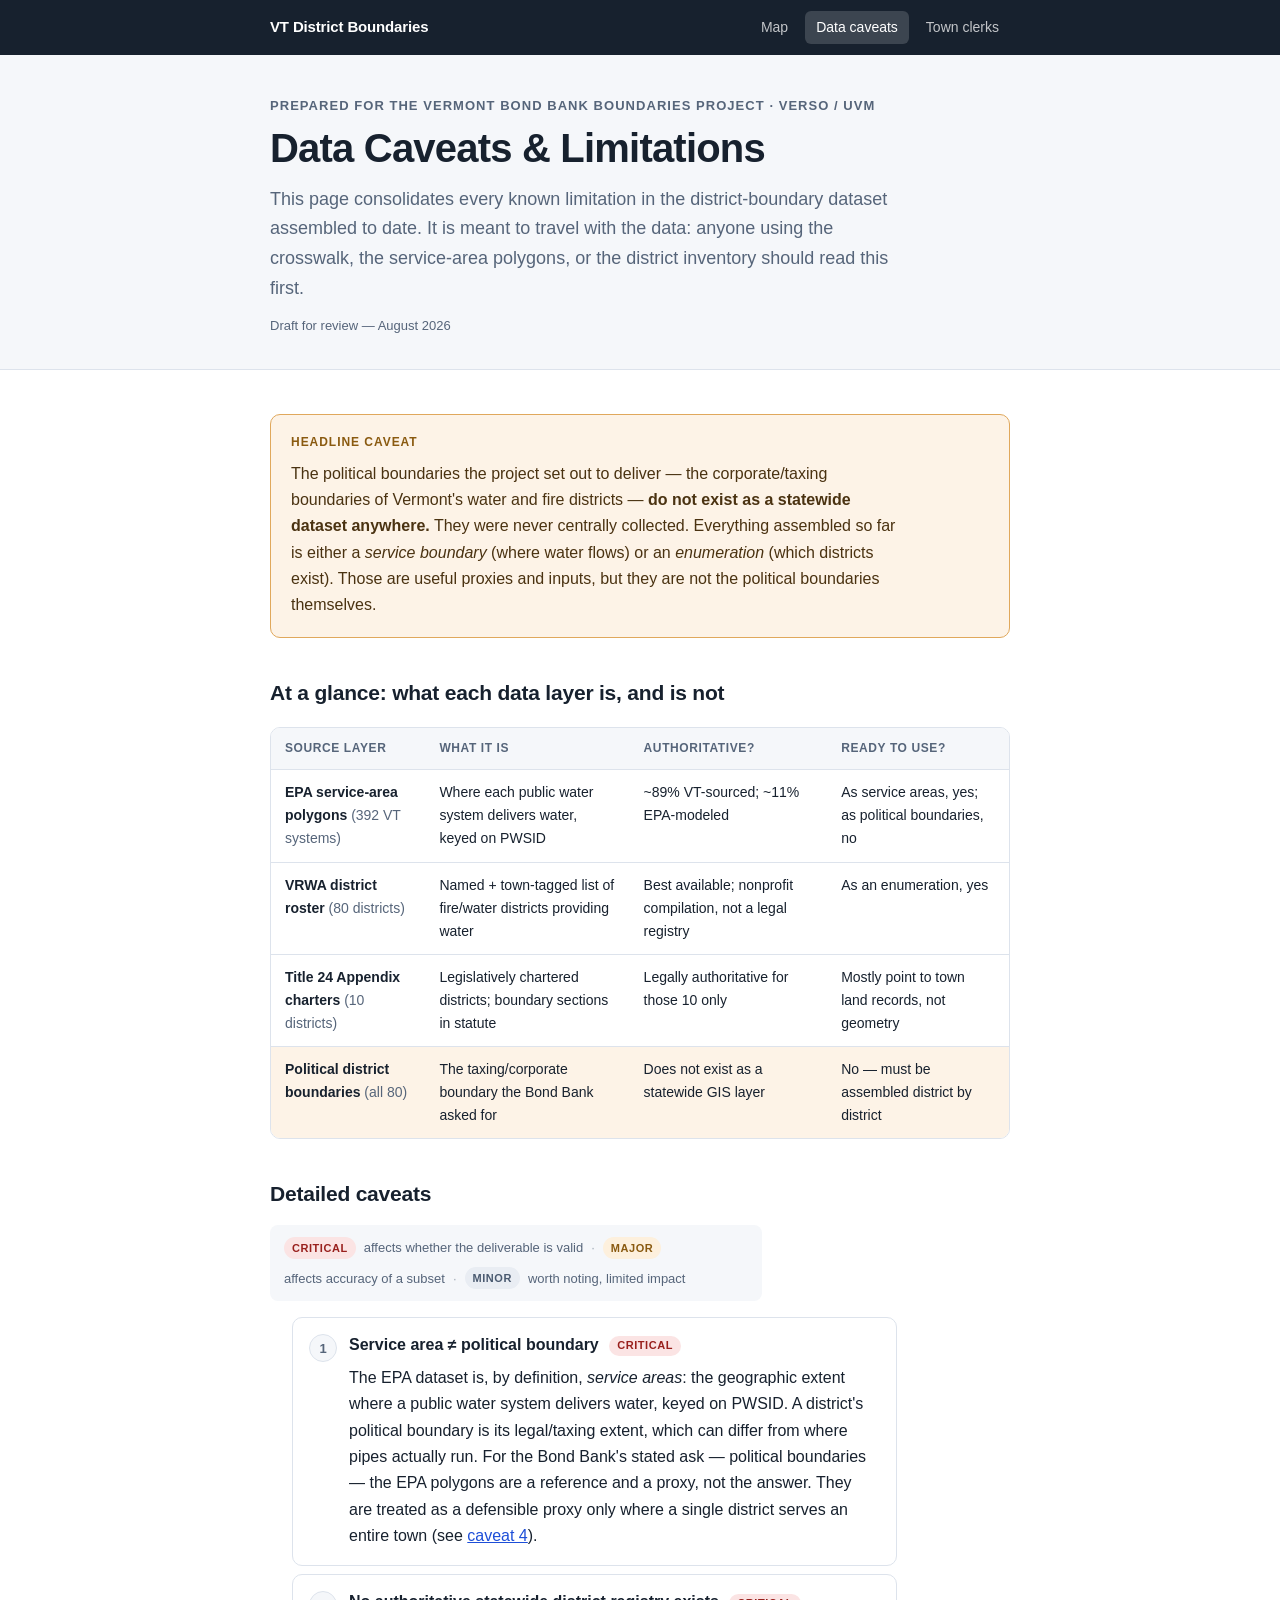
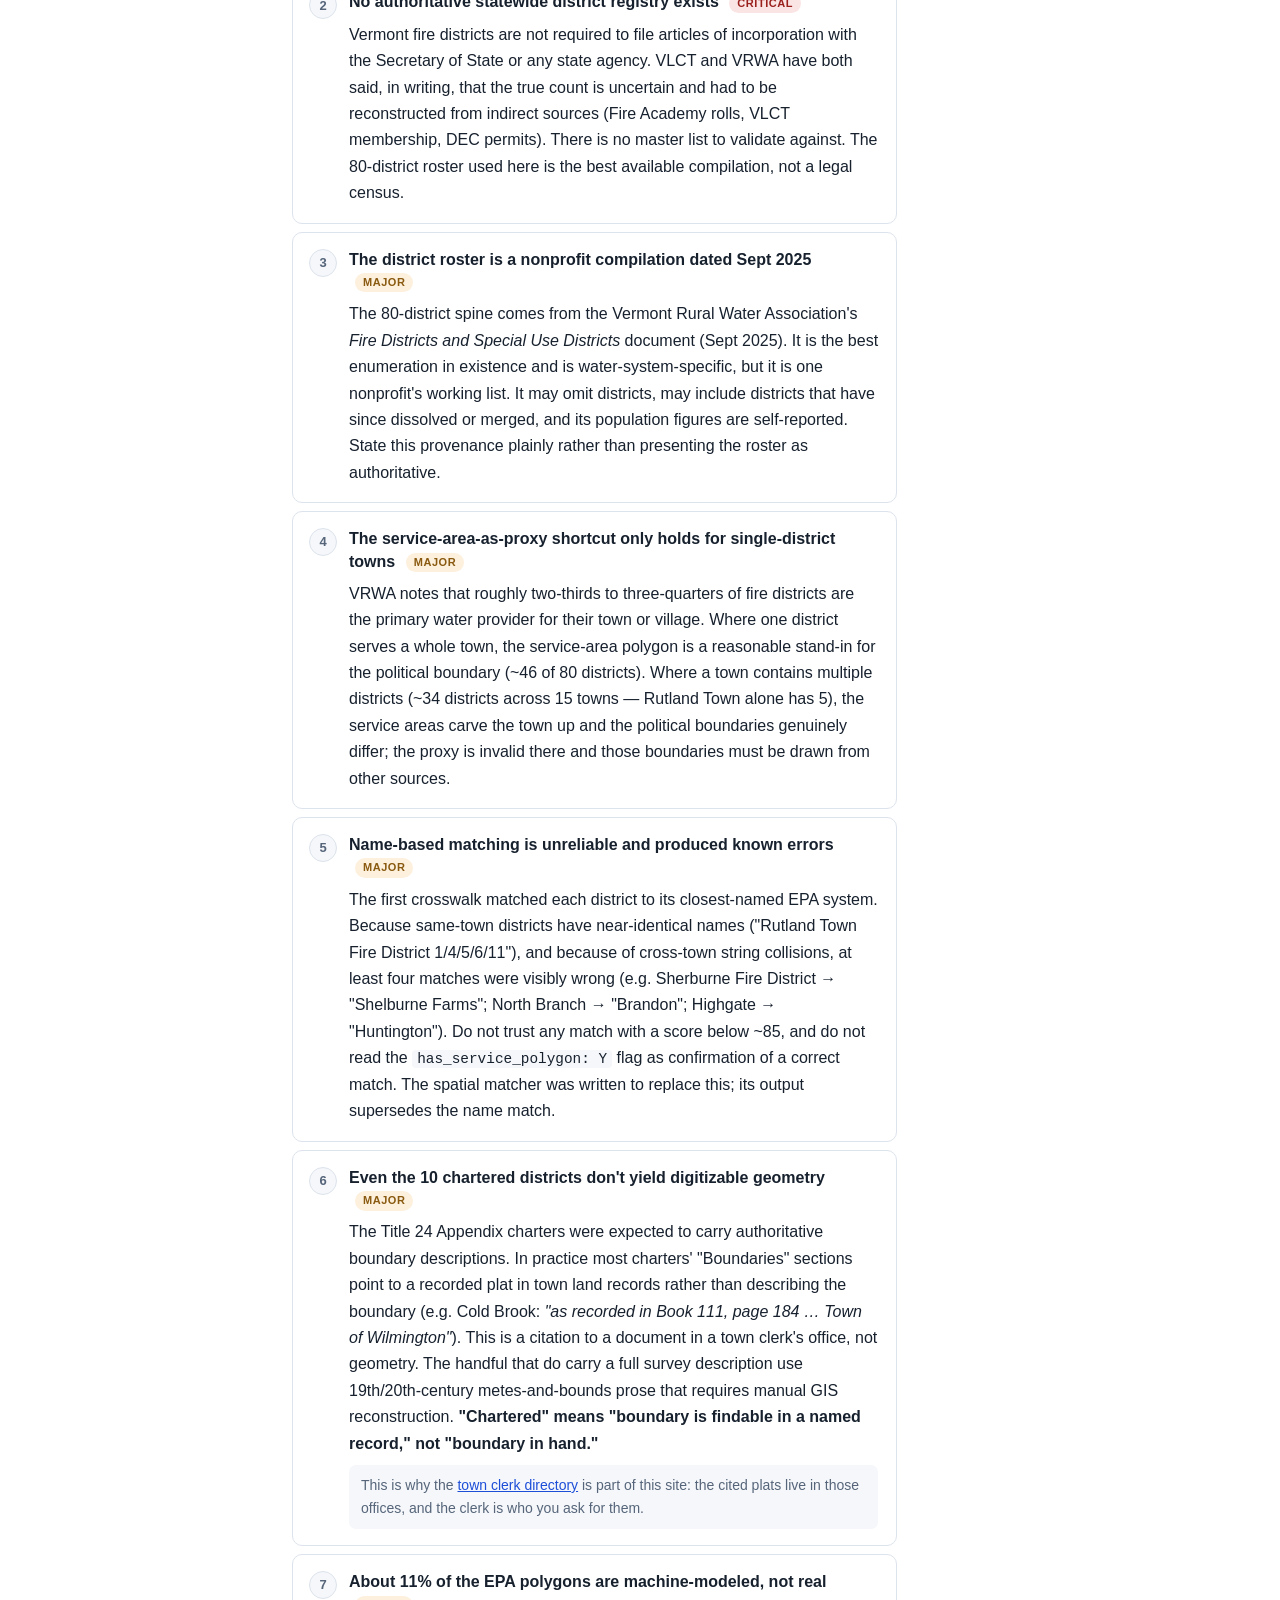
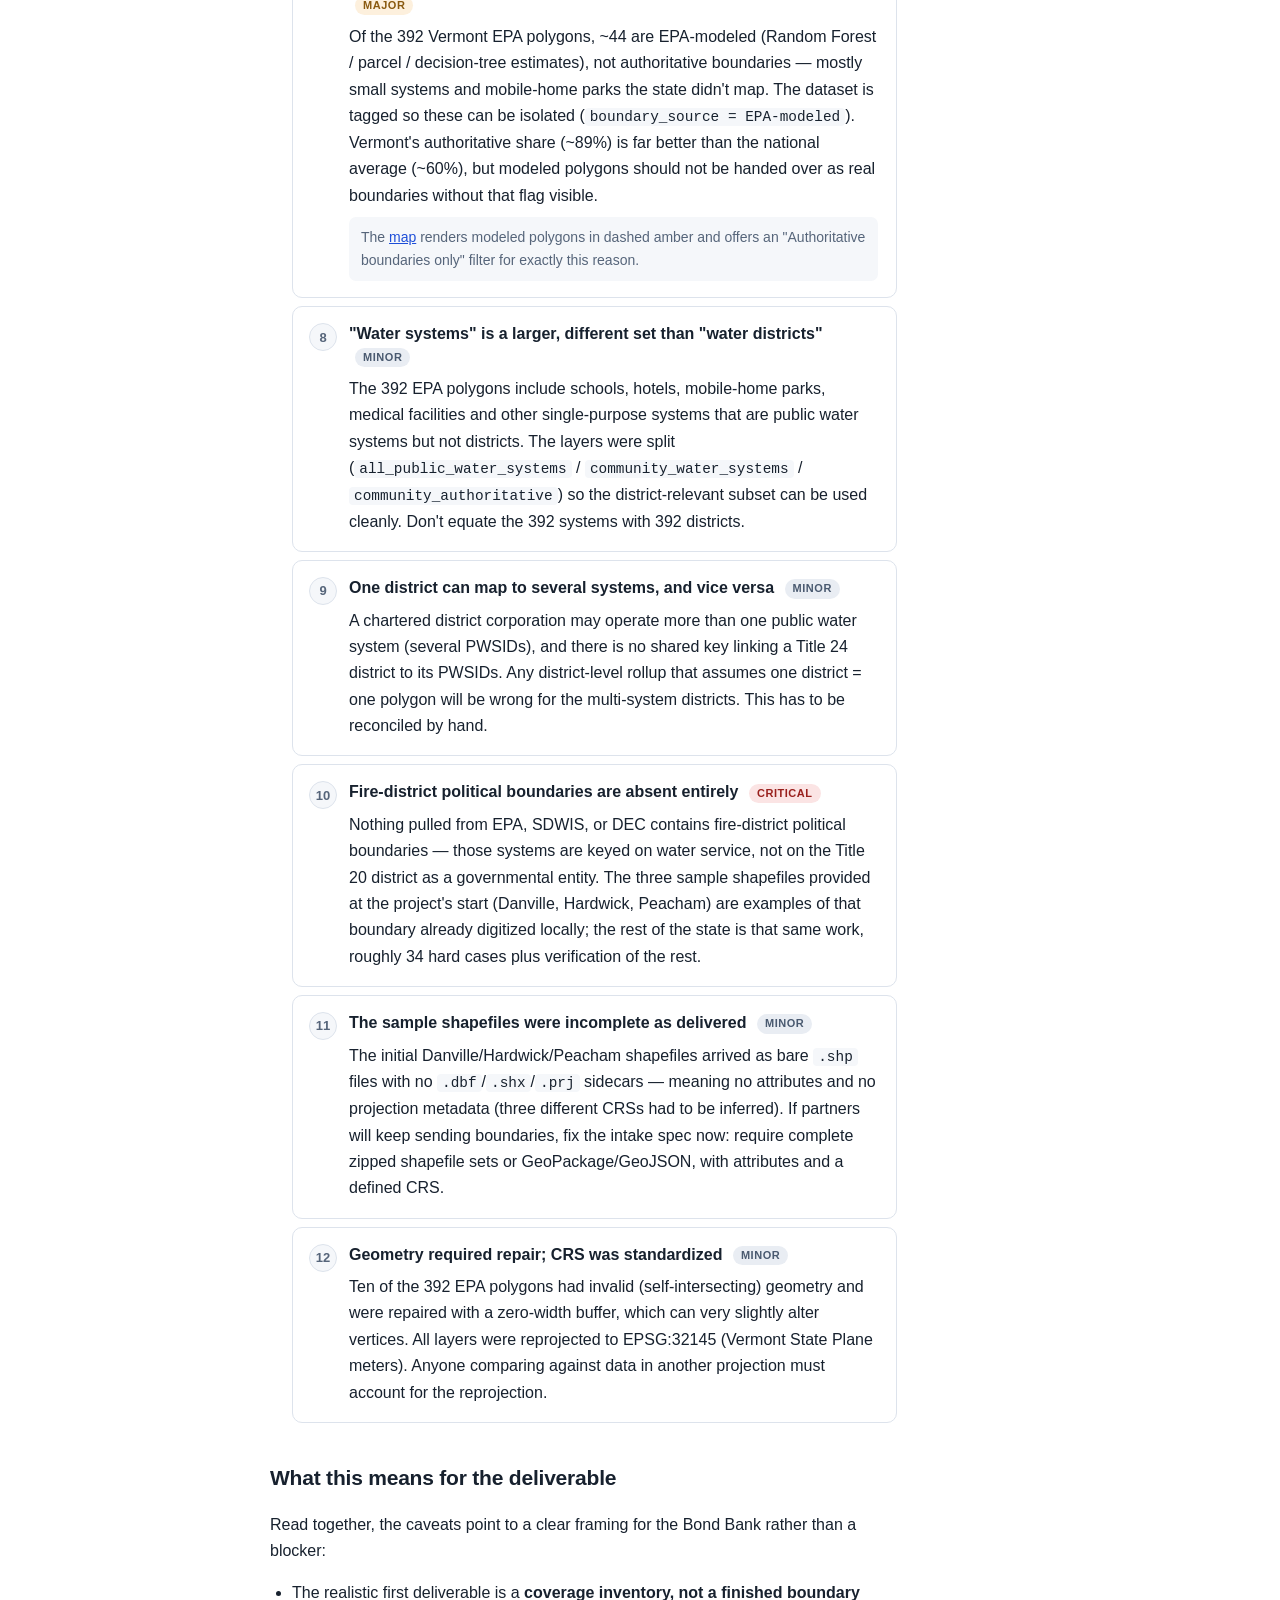
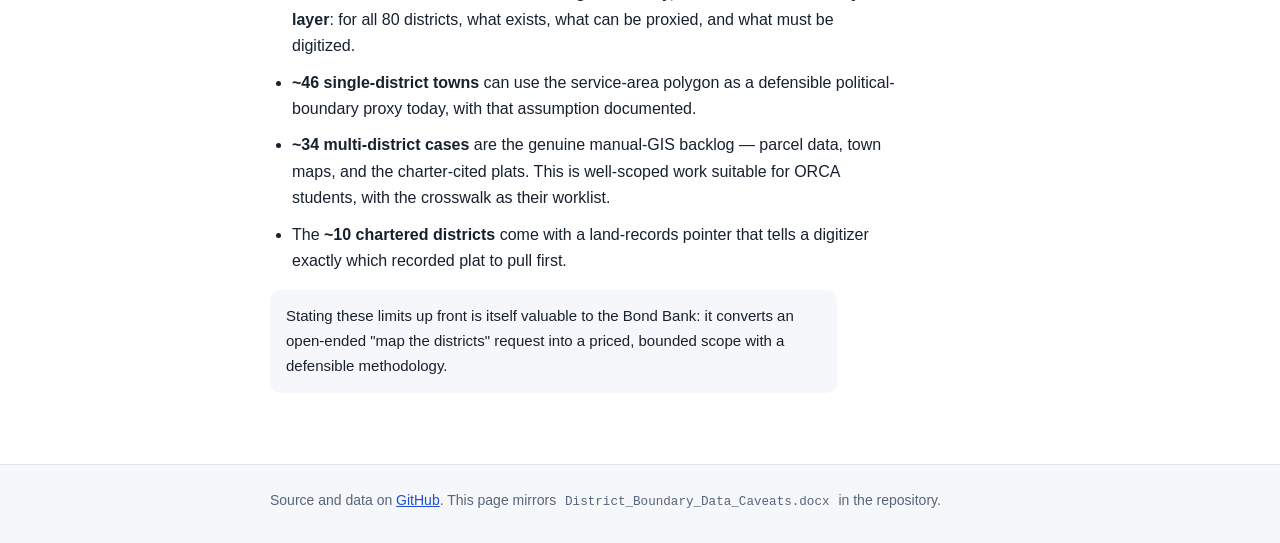
==== docs/caveats.html @ 858925ad "add data and a website" ====
<!DOCTYPE html>
<html lang="en">
<head>
<meta charset="utf-8">
<meta name="viewport" content="width=device-width, initial-scale=1">
<title>Data Caveats &amp; Limitations — VT District Boundaries</title>
<meta name="description" content="Every known limitation in the Vermont district-boundary dataset. Read this before using the crosswalk, the service-area polygons, or the district inventory.">
<link rel="stylesheet" href="style.css">
</head>
<body>

<nav class="site-nav">
  <div class="wrap nav-inner">
    <a class="nav-brand" href="index.html">VT District Boundaries</a>
    <ul>
      <li><a href="index.html">Map</a></li>
      <li><a href="caveats.html" aria-current="page">Data caveats</a></li>
      <li><a href="contacts.html">Town clerks</a></li>
    </ul>
  </div>
</nav>

<header class="site-header">
  <div class="wrap">
    <p class="eyebrow">Prepared for the Vermont Bond Bank boundaries project &middot; VERSO / UVM</p>
    <h1>Data Caveats &amp; Limitations</h1>
    <p class="lede">
      This page consolidates every known limitation in the district-boundary dataset
      assembled to date. It is meant to travel with the data: anyone using the crosswalk,
      the service-area polygons, or the district inventory should read this first.
    </p>
    <p class="stamp">Draft for review — August 2026</p>
  </div>
</header>

<main class="prose">

<div class="headline-caveat">
  <h2>Headline caveat</h2>
  <p>
    The political boundaries the project set out to deliver — the corporate/taxing
    boundaries of Vermont's water and fire districts — <strong>do not exist as a statewide
    dataset anywhere.</strong> They were never centrally collected. Everything assembled so
    far is either a <em>service boundary</em> (where water flows) or an <em>enumeration</em>
    (which districts exist). Those are useful proxies and inputs, but they are not the
    political boundaries themselves.
  </p>
</div>

<h2>At a glance: what each data layer is, and is not</h2>

<div class="table-scroll">
  <table class="matrix">
    <thead>
      <tr>
        <th>Source layer</th>
        <th>What it is</th>
        <th>Authoritative?</th>
        <th>Ready to use?</th>
      </tr>
    </thead>
    <tbody>
      <tr>
        <th scope="row">EPA service-area polygons <span class="dim">(392 VT systems)</span></th>
        <td>Where each public water system delivers water, keyed on PWSID</td>
        <td>~89% VT-sourced; ~11% EPA-modeled</td>
        <td>As service areas, yes; as political boundaries, no</td>
      </tr>
      <tr>
        <th scope="row">VRWA district roster <span class="dim">(80 districts)</span></th>
        <td>Named + town-tagged list of fire/water districts providing water</td>
        <td>Best available; nonprofit compilation, not a legal registry</td>
        <td>As an enumeration, yes</td>
      </tr>
      <tr>
        <th scope="row">Title 24 Appendix charters <span class="dim">(10 districts)</span></th>
        <td>Legislatively chartered districts; boundary sections in statute</td>
        <td>Legally authoritative for those 10 only</td>
        <td>Mostly point to town land records, not geometry</td>
      </tr>
      <tr class="row-negative">
        <th scope="row">Political district boundaries <span class="dim">(all 80)</span></th>
        <td>The taxing/corporate boundary the Bond Bank asked for</td>
        <td>Does not exist as a statewide GIS layer</td>
        <td>No — must be assembled district by district</td>
      </tr>
    </tbody>
  </table>
</div>

<h2>Detailed caveats</h2>

<p class="severity-key">
  <span class="sev sev-critical">CRITICAL</span> affects whether the deliverable is valid
  <span class="sep">&middot;</span>
  <span class="sev sev-major">MAJOR</span> affects accuracy of a subset
  <span class="sep">&middot;</span>
  <span class="sev sev-minor">MINOR</span> worth noting, limited impact
</p>

<ol class="caveats">

  <li id="c1">
    <h3>Service area &ne; political boundary <span class="sev sev-critical">CRITICAL</span></h3>
    <p>
      The EPA dataset is, by definition, <em>service areas</em>: the geographic extent where a
      public water system delivers water, keyed on PWSID. A district's political boundary is
      its legal/taxing extent, which can differ from where pipes actually run. For the Bond
      Bank's stated ask — political boundaries — the EPA polygons are a reference and a proxy,
      not the answer. They are treated as a defensible proxy only where a single district
      serves an entire town (see <a href="#c4">caveat 4</a>).
    </p>
  </li>

  <li id="c2">
    <h3>No authoritative statewide district registry exists <span class="sev sev-critical">CRITICAL</span></h3>
    <p>
      Vermont fire districts are not required to file articles of incorporation with the
      Secretary of State or any state agency. VLCT and VRWA have both said, in writing, that
      the true count is uncertain and had to be reconstructed from indirect sources (Fire
      Academy rolls, VLCT membership, DEC permits). There is no master list to validate
      against. The 80-district roster used here is the best available compilation, not a legal
      census.
    </p>
  </li>

  <li id="c3">
    <h3>The district roster is a nonprofit compilation dated Sept 2025 <span class="sev sev-major">MAJOR</span></h3>
    <p>
      The 80-district spine comes from the Vermont Rural Water Association's <em>Fire Districts
      and Special Use Districts</em> document (Sept 2025). It is the best enumeration in
      existence and is water-system-specific, but it is one nonprofit's working list. It may
      omit districts, may include districts that have since dissolved or merged, and its
      population figures are self-reported. State this provenance plainly rather than
      presenting the roster as authoritative.
    </p>
  </li>

  <li id="c4">
    <h3>The service-area-as-proxy shortcut only holds for single-district towns <span class="sev sev-major">MAJOR</span></h3>
    <p>
      VRWA notes that roughly two-thirds to three-quarters of fire districts are the primary
      water provider for their town or village. Where one district serves a whole town, the
      service-area polygon is a reasonable stand-in for the political boundary (~46 of 80
      districts). Where a town contains multiple districts (~34 districts across 15 towns —
      Rutland Town alone has 5), the service areas carve the town up and the political
      boundaries genuinely differ; the proxy is invalid there and those boundaries must be
      drawn from other sources.
    </p>
  </li>

  <li id="c5">
    <h3>Name-based matching is unreliable and produced known errors <span class="sev sev-major">MAJOR</span></h3>
    <p>
      The first crosswalk matched each district to its closest-named EPA system. Because
      same-town districts have near-identical names ("Rutland Town Fire District 1/4/5/6/11"),
      and because of cross-town string collisions, at least four matches were visibly wrong
      (e.g. Sherburne Fire District → "Shelburne Farms"; North Branch → "Brandon"; Highgate →
      "Huntington"). Do not trust any match with a score below ~85, and do not read the
      <code>has_service_polygon: Y</code> flag as confirmation of a correct match. The spatial
      matcher was written to replace this; its output supersedes the name match.
    </p>
  </li>

  <li id="c6">
    <h3>Even the 10 chartered districts don't yield digitizable geometry <span class="sev sev-major">MAJOR</span></h3>
    <p>
      The Title 24 Appendix charters were expected to carry authoritative boundary
      descriptions. In practice most charters' "Boundaries" sections point to a recorded plat
      in town land records rather than describing the boundary (e.g. Cold Brook: <em>"as
      recorded in Book 111, page 184 … Town of Wilmington"</em>). This is a citation to a
      document in a town clerk's office, not geometry. The handful that do carry a full survey
      description use 19th/20th-century metes-and-bounds prose that requires manual GIS
      reconstruction. <strong>"Chartered" means "boundary is findable in a named record," not
      "boundary in hand."</strong>
    </p>
    <p class="aside">
      This is why the <a href="contacts.html">town clerk directory</a> is part of this site:
      the cited plats live in those offices, and the clerk is who you ask for them.
    </p>
  </li>

  <li id="c7">
    <h3>About 11% of the EPA polygons are machine-modeled, not real <span class="sev sev-major">MAJOR</span></h3>
    <p>
      Of the 392 Vermont EPA polygons, ~44 are EPA-modeled (Random Forest / parcel /
      decision-tree estimates), not authoritative boundaries — mostly small systems and
      mobile-home parks the state didn't map. The dataset is tagged so these can be isolated
      (<code>boundary_source = EPA-modeled</code>). Vermont's authoritative share (~89%) is far
      better than the national average (~60%), but modeled polygons should not be handed over
      as real boundaries without that flag visible.
    </p>
    <p class="aside">
      The <a href="index.html">map</a> renders modeled polygons in dashed amber and offers an
      "Authoritative boundaries only" filter for exactly this reason.
    </p>
  </li>

  <li id="c8">
    <h3>"Water systems" is a larger, different set than "water districts" <span class="sev sev-minor">MINOR</span></h3>
    <p>
      The 392 EPA polygons include schools, hotels, mobile-home parks, medical facilities and
      other single-purpose systems that are public water systems but not districts. The layers
      were split (<code>all_public_water_systems</code> / <code>community_water_systems</code> /
      <code>community_authoritative</code>) so the district-relevant subset can be used cleanly.
      Don't equate the 392 systems with 392 districts.
    </p>
  </li>

  <li id="c9">
    <h3>One district can map to several systems, and vice versa <span class="sev sev-minor">MINOR</span></h3>
    <p>
      A chartered district corporation may operate more than one public water system (several
      PWSIDs), and there is no shared key linking a Title 24 district to its PWSIDs. Any
      district-level rollup that assumes one district = one polygon will be wrong for the
      multi-system districts. This has to be reconciled by hand.
    </p>
  </li>

  <li id="c10">
    <h3>Fire-district political boundaries are absent entirely <span class="sev sev-critical">CRITICAL</span></h3>
    <p>
      Nothing pulled from EPA, SDWIS, or DEC contains fire-district political boundaries —
      those systems are keyed on water service, not on the Title 20 district as a governmental
      entity. The three sample shapefiles provided at the project's start (Danville, Hardwick,
      Peacham) are examples of that boundary already digitized locally; the rest of the state
      is that same work, roughly 34 hard cases plus verification of the rest.
    </p>
  </li>

  <li id="c11">
    <h3>The sample shapefiles were incomplete as delivered <span class="sev sev-minor">MINOR</span></h3>
    <p>
      The initial Danville/Hardwick/Peacham shapefiles arrived as bare <code>.shp</code> files
      with no <code>.dbf</code>/<code>.shx</code>/<code>.prj</code> sidecars — meaning no
      attributes and no projection metadata (three different CRSs had to be inferred). If
      partners will keep sending boundaries, fix the intake spec now: require complete zipped
      shapefile sets or GeoPackage/GeoJSON, with attributes and a defined CRS.
    </p>
  </li>

  <li id="c12">
    <h3>Geometry required repair; CRS was standardized <span class="sev sev-minor">MINOR</span></h3>
    <p>
      Ten of the 392 EPA polygons had invalid (self-intersecting) geometry and were repaired
      with a zero-width buffer, which can very slightly alter vertices. All layers were
      reprojected to EPSG:32145 (Vermont State Plane meters). Anyone comparing against data in
      another projection must account for the reprojection.
    </p>
  </li>

</ol>

<h2>What this means for the deliverable</h2>

<p>Read together, the caveats point to a clear framing for the Bond Bank rather than a blocker:</p>

<ul class="takeaways">
  <li>
    The realistic first deliverable is a <strong>coverage inventory, not a finished boundary
    layer</strong>: for all 80 districts, what exists, what can be proxied, and what must be
    digitized.
  </li>
  <li>
    <strong>~46 single-district towns</strong> can use the service-area polygon as a defensible
    political-boundary proxy today, with that assumption documented.
  </li>
  <li>
    <strong>~34 multi-district cases</strong> are the genuine manual-GIS backlog — parcel data,
    town maps, and the charter-cited plats. This is well-scoped work suitable for ORCA
    students, with the crosswalk as their worklist.
  </li>
  <li>
    The <strong>~10 chartered districts</strong> come with a land-records pointer that tells a
    digitizer exactly which recorded plat to pull first.
  </li>
</ul>

<p class="closing">
  Stating these limits up front is itself valuable to the Bond Bank: it converts an open-ended
  "map the districts" request into a priced, bounded scope with a defensible methodology.
</p>

</main>

<footer class="site-footer">
  <div class="wrap">
    <p>
      Source and data on
      <a href="https://github.com/VERSO-UVM/Drinking_Water_Service_Areas">GitHub</a>.
      This page mirrors <code>District_Boundary_Data_Caveats.docx</code> in the repository.
    </p>
  </div>
</footer>

</body>
</html>
---- docs/style.css ----
:root {
  --ink: #17212e;
  --ink-soft: #56657a;
  --line: #dde3ec;
  --bg: #ffffff;
  --bg-soft: #f5f7fa;
  --accent: #1d4ed8;
  --auth: #2563eb;
  --modeled: #d97706;
  --town: #475569;
  --radius: 10px;
  --shadow: 0 2px 10px rgba(23, 33, 46, .12);
}

* { box-sizing: border-box; }

body {
  margin: 0;
  background: var(--bg);
  color: var(--ink);
  font: 16px/1.65 -apple-system, BlinkMacSystemFont, "Segoe UI", Roboto,
        "Helvetica Neue", Arial, sans-serif;
  -webkit-font-smoothing: antialiased;
}

a { color: var(--accent); }
a:hover { text-decoration: none; }

.wrap, .prose, .stats {
  max-width: 780px;
  margin-inline: auto;
  padding-inline: 20px;
}

.sr-only {
  position: absolute; width: 1px; height: 1px;
  margin: -1px; padding: 0; overflow: hidden;
  clip: rect(0 0 0 0); white-space: nowrap; border: 0;
}

/* ---------- nav ---------- */

.site-nav {
  background: var(--ink);
  color: #fff;
}

.nav-inner {
  display: flex;
  align-items: center;
  justify-content: space-between;
  gap: 20px;
  flex-wrap: wrap;
  padding-block: 11px;
}

.nav-brand {
  color: #fff;
  font-weight: 650;
  font-size: 15px;
  letter-spacing: -.01em;
  text-decoration: none;
}

.site-nav ul {
  display: flex;
  gap: 6px;
  margin: 0;
  padding: 0;
  list-style: none;
}

.site-nav a:not(.nav-brand) {
  display: block;
  padding: 5px 11px;
  border-radius: 6px;
  color: rgba(255, 255, 255, .74);
  font-size: 14px;
  text-decoration: none;
}

.site-nav a:not(.nav-brand):hover {
  background: rgba(255, 255, 255, .1);
  color: #fff;
}

.site-nav a[aria-current="page"] {
  background: rgba(255, 255, 255, .16);
  color: #fff;
}

/* ---------- header ---------- */

.site-header {
  background: var(--bg-soft);
  border-bottom: 1px solid var(--line);
  padding: 40px 0 32px;
}

.eyebrow {
  margin: 0 0 8px;
  font-size: 13px;
  font-weight: 600;
  letter-spacing: .08em;
  text-transform: uppercase;
  color: var(--ink-soft);
}

.site-header h1 {
  margin: 0 0 14px;
  font-size: clamp(28px, 4.5vw, 40px);
  line-height: 1.15;
  letter-spacing: -.02em;
}

.lede {
  margin: 0;
  max-width: 62ch;
  font-size: 18px;
  color: var(--ink-soft);
}

/* ---------- map ---------- */

.map-section { padding: 28px 0 8px; }

.map-shell {
  position: relative;
  max-width: 1180px;
  margin-inline: auto;
  padding-inline: 20px;
}

#map {
  height: min(72vh, 680px);
  min-height: 420px;
  border: 1px solid var(--line);
  border-radius: var(--radius);
  background: var(--bg-soft);
}

.map-hint {
  margin: 10px 0 0;
  font-size: 13px;
  color: var(--ink-soft);
}

/* layer panel */

.panel {
  position: absolute;
  top: 14px;
  right: 34px;
  z-index: 500;
  width: 274px;
  max-height: calc(100% - 28px);
  overflow-y: auto;
  background: rgba(255, 255, 255, .97);
  border: 1px solid var(--line);
  border-radius: var(--radius);
  box-shadow: var(--shadow);
  font-size: 13px;
}

.panel-head {
  display: flex;
  align-items: center;
  justify-content: space-between;
  padding: 10px 12px;
  border-bottom: 1px solid var(--line);
}

.panel-head h2 {
  margin: 0;
  font-size: 12px;
  font-weight: 700;
  letter-spacing: .07em;
  text-transform: uppercase;
  color: var(--ink-soft);
}

#panel-toggle {
  width: 22px; height: 22px;
  display: grid; place-items: center;
  border: 1px solid var(--line);
  border-radius: 5px;
  background: #fff;
  color: var(--ink-soft);
  font-size: 15px;
  line-height: 1;
  cursor: pointer;
}

#panel-toggle:hover { background: var(--bg-soft); }

.panel-body { padding: 4px 12px 12px; }
.panel-body[hidden] { display: none; }

.layer-group {
  margin: 0;
  padding: 10px 0;
  border: 0;
  border-bottom: 1px solid var(--line);
}

.layer-group:last-of-type { border-bottom: 0; }

.layer-group legend {
  padding: 0;
  font-size: 11px;
  font-weight: 700;
  letter-spacing: .06em;
  text-transform: uppercase;
  color: var(--ink-soft);
}

.layer-row {
  display: flex;
  align-items: center;
  gap: 8px;
  margin-top: 8px;
  cursor: pointer;
}

.layer-name { flex: 1; }
.layer-name em { color: var(--ink-soft); font-style: normal; }

.sub-options {
  margin: 8px 0 0 24px;
  display: grid;
  gap: 5px;
  color: var(--ink-soft);
}

.sub-options label { display: flex; gap: 7px; cursor: pointer; }
.sub-options.disabled { opacity: .45; pointer-events: none; }

.swatch {
  flex: none;
  width: 15px; height: 15px;
  border-radius: 3px;
}

.swatch-auth { background: rgba(37, 99, 235, .3); border: 1.5px solid var(--auth); }
.swatch-modeled { background: rgba(217, 119, 6, .22); border: 1.5px dashed var(--modeled); }
.swatch-town { background: transparent; border: 1.5px solid var(--town); }

.pending {
  margin: 10px 0 0 24px;
  color: var(--ink-soft);
  font-size: 12px;
  font-style: italic;
}

.legend {
  padding-top: 10px;
  border-top: 1px solid var(--line);
}

.legend h3 {
  margin: 0 0 7px;
  font-size: 11px;
  font-weight: 700;
  letter-spacing: .06em;
  text-transform: uppercase;
  color: var(--ink-soft);
}

.legend p {
  display: flex;
  align-items: center;
  gap: 8px;
  margin: 0 0 5px;
  font-size: 12px;
}

/* search */

.search-box {
  position: absolute;
  top: 14px;
  left: 34px;
  z-index: 500;
  width: 258px;
}

.search-box input {
  width: 100%;
  padding: 8px 11px;
  border: 1px solid var(--line);
  border-radius: 8px;
  box-shadow: var(--shadow);
  font-size: 13px;
  font-family: inherit;
  color: var(--ink);
}

.search-box input:focus {
  outline: 2px solid var(--accent);
  outline-offset: -1px;
}

#search-results {
  margin: 5px 0 0;
  padding: 4px;
  list-style: none;
  max-height: 240px;
  overflow-y: auto;
  background: #fff;
  border: 1px solid var(--line);
  border-radius: 8px;
  box-shadow: var(--shadow);
}

#search-results[hidden] { display: none; }

#search-results li {
  padding: 6px 8px;
  border-radius: 5px;
  font-size: 13px;
  cursor: pointer;
}

#search-results li:hover,
#search-results li[aria-selected="true"] { background: var(--bg-soft); }

#search-results .pwsid {
  display: block;
  color: var(--ink-soft);
  font-size: 11px;
}

#search-results .empty { color: var(--ink-soft); cursor: default; }

/* popup */

.leaflet-popup-content { margin: 12px 14px; font-size: 13px; }
.leaflet-popup-content h3 { margin: 0 0 2px; font-size: 15px; line-height: 1.3; }

.popup-id {
  margin: 0 0 9px;
  color: var(--ink-soft);
  font-size: 12px;
  font-variant-numeric: tabular-nums;
}

.popup-table {
  width: 100%;
  border-collapse: collapse;
}

.popup-table th,
.popup-table td {
  padding: 3px 0;
  text-align: left;
  vertical-align: top;
  border-top: 1px solid var(--line);
}

.popup-table th {
  padding-right: 12px;
  font-weight: 500;
  color: var(--ink-soft);
  white-space: nowrap;
}

.popup-tag {
  display: inline-block;
  padding: 1px 7px;
  border-radius: 999px;
  font-size: 11px;
  font-weight: 600;
}

.popup-tag.auth { background: rgba(37, 99, 235, .12); color: #1747b8; }
.popup-tag.modeled { background: rgba(217, 119, 6, .14); color: #92500a; }

/* ---------- stats ---------- */

.stats {
  display: grid;
  grid-template-columns: repeat(auto-fit, minmax(150px, 1fr));
  gap: 1px;
  margin-top: 26px;
  padding: 0;
  max-width: 1140px;
  background: var(--line);
  border: 1px solid var(--line);
  border-radius: var(--radius);
  overflow: hidden;
}

.stats > div { padding: 16px 18px; background: #fff; }

.stats dt {
  font-size: 12px;
  color: var(--ink-soft);
  text-transform: uppercase;
  letter-spacing: .05em;
}

.stats dd {
  margin: 4px 0 0;
  font-size: 26px;
  font-weight: 650;
  letter-spacing: -.02em;
  font-variant-numeric: tabular-nums;
}

/* ---------- prose ---------- */

.prose { padding-block: 44px 56px; }

.prose h2 {
  margin: 38px 0 12px;
  font-size: 21px;
  letter-spacing: -.01em;
}

.prose h2:first-child { margin-top: 0; }
.prose p, .prose li { max-width: 68ch; }
.prose ol, .prose ul { padding-left: 22px; }
.prose li { margin-bottom: 7px; }

.districts { list-style: none; padding-left: 0; }

.districts li {
  padding: 7px 0 7px 14px;
  border-left: 3px solid var(--line);
}

.sources li { margin-bottom: 12px; }

.note {
  padding: 12px 14px;
  background: var(--bg-soft);
  border-radius: 8px;
  font-size: 14px;
  color: var(--ink-soft);
}

code {
  padding: 1px 5px;
  background: var(--bg-soft);
  border-radius: 4px;
  font-size: .9em;
}

/* ---------- footer ---------- */

.site-footer {
  padding: 24px 0 34px;
  border-top: 1px solid var(--line);
  background: var(--bg-soft);
  color: var(--ink-soft);
  font-size: 14px;
}

.site-footer p { margin: 0; }

/* ---------- callouts ---------- */

.callout {
  margin: 20px 0 0;
  padding: 14px 16px;
  border-radius: var(--radius);
  border-left: 4px solid;
  font-size: 15px;
}

.callout p { margin: 0; max-width: 68ch; }

.callout-warn {
  background: #fdf3e7;
  border-color: #e0a85c;
  color: #5c3d12;
}

.callout-warn a { color: #8a5a10; }

.callout-info {
  background: #eef3fb;
  border-color: #6f9ada;
  color: #24405f;
}

.callout-info a { color: #1a4f96; }

.headline-caveat {
  margin: 0 0 34px;
  padding: 18px 20px;
  background: #fdf3e7;
  border: 1px solid #e0a85c;
  border-radius: var(--radius);
}

.headline-caveat h2 {
  margin: 0 0 8px;
  font-size: 12px;
  font-weight: 700;
  letter-spacing: .08em;
  text-transform: uppercase;
  color: #8a5a10;
}

.headline-caveat p { margin: 0; color: #4a3211; }

.stamp {
  margin: 12px 0 0;
  font-size: 13px;
  color: var(--ink-soft);
}

/* ---------- tables ---------- */

.table-scroll {
  overflow-x: auto;
  margin: 16px 0 8px;
  border: 1px solid var(--line);
  border-radius: var(--radius);
}

.matrix, .contacts {
  width: 100%;
  min-width: 640px;
  border-collapse: collapse;
  font-size: 14px;
  text-align: left;
}

.matrix th, .matrix td,
.contacts th, .contacts td {
  padding: 11px 14px;
  vertical-align: top;
  border-bottom: 1px solid var(--line);
}

.matrix thead th, .contacts thead th {
  background: var(--bg-soft);
  font-size: 12px;
  font-weight: 700;
  letter-spacing: .05em;
  text-transform: uppercase;
  color: var(--ink-soft);
  white-space: nowrap;
}

.matrix tbody th, .contacts tbody th {
  font-weight: 600;
  max-width: 230px;
}

.matrix tbody tr:last-child td,
.matrix tbody tr:last-child th,
.contacts tbody tr:last-child td,
.contacts tbody tr:last-child th { border-bottom: 0; }

.row-negative { background: #fdf3e7; }

.contacts .addr { color: var(--ink-soft); font-size: 13px; }
.contacts .empty { padding: 22px; text-align: center; color: var(--ink-soft); }

.dim { color: var(--ink-soft); font-weight: 400; }

.pill {
  display: inline-block;
  margin-left: 6px;
  padding: 1px 7px;
  border-radius: 999px;
  background: var(--bg-soft);
  border: 1px solid var(--line);
  font-size: 11px;
  font-weight: 500;
  color: var(--ink-soft);
}

/* ---------- severity tags & caveat list ---------- */

.severity-key {
  display: flex;
  align-items: center;
  gap: 8px;
  flex-wrap: wrap;
  padding: 12px 14px;
  background: var(--bg-soft);
  border-radius: 8px;
  font-size: 13px;
  color: var(--ink-soft);
}

.severity-key .sep { opacity: .5; }

.sev {
  display: inline-block;
  padding: 2px 8px;
  border-radius: 999px;
  font-size: 11px;
  font-weight: 700;
  letter-spacing: .05em;
  vertical-align: middle;
}

.sev-critical { background: #fbe4e4; color: #99201d; }
.sev-major { background: #fdf0dd; color: #8a5a10; }
.sev-minor { background: #e9edf3; color: #4a5a70; }

.caveats { padding-left: 0; list-style: none; counter-reset: caveat; }

.caveats > li {
  position: relative;
  margin: 0 0 8px;
  padding: 16px 18px 16px 56px;
  border: 1px solid var(--line);
  border-radius: var(--radius);
  counter-increment: caveat;
}

.caveats > li::before {
  content: counter(caveat);
  position: absolute;
  left: 16px;
  top: 16px;
  width: 26px;
  height: 26px;
  display: grid;
  place-items: center;
  border-radius: 50%;
  background: var(--bg-soft);
  border: 1px solid var(--line);
  font-size: 13px;
  font-weight: 650;
  color: var(--ink-soft);
}

.caveats h3 {
  margin: 0 0 8px;
  font-size: 16px;
  line-height: 1.4;
}

.caveats h3 .sev { margin-left: 6px; }
.caveats p { margin: 0 0 8px; }
.caveats p:last-child { margin-bottom: 0; }

.aside {
  padding: 9px 12px;
  background: var(--bg-soft);
  border-radius: 7px;
  font-size: 14px;
  color: var(--ink-soft);
}

.takeaways li { margin-bottom: 10px; }

.closing {
  padding: 14px 16px;
  background: var(--bg-soft);
  border-radius: var(--radius);
  font-size: 15px;
}

/* ---------- contacts controls ---------- */

.prose.wide { max-width: 1080px; }

.controls {
  display: flex;
  align-items: center;
  gap: 12px;
  flex-wrap: wrap;
  margin-top: 26px;
}

.control-field { flex: 0 1 auto; }
.controls #clerk-search { width: 280px; }

.controls input[type="search"],
.controls select {
  padding: 8px 11px;
  border: 1px solid var(--line);
  border-radius: 8px;
  font-size: 14px;
  font-family: inherit;
  color: var(--ink);
  background: #fff;
}

.controls input[type="search"]:focus,
.controls select:focus {
  outline: 2px solid var(--accent);
  outline-offset: -1px;
}

.checkbox {
  display: flex;
  align-items: center;
  gap: 7px;
  font-size: 14px;
  color: var(--ink-soft);
  cursor: pointer;
}

.result-count {
  margin: 0 0 0 auto;
  font-size: 13px;
  color: var(--ink-soft);
}

.popup-foot {
  margin: 9px 0 0;
  padding-top: 8px;
  border-top: 1px solid var(--line);
  font-size: 11px;
  color: var(--ink-soft);
}

/* ---------- responsive ---------- */

@media (max-width: 900px) {
  .panel, .search-box {
    position: static;
    width: auto;
    margin-top: 12px;
    max-height: none;
  }
  .search-box { margin-bottom: 4px; }
  #map { height: 62vh; }
  .controls { align-items: stretch; flex-direction: column; }
  .controls #clerk-search { width: 100%; }
  .result-count { margin-left: 0; }
}
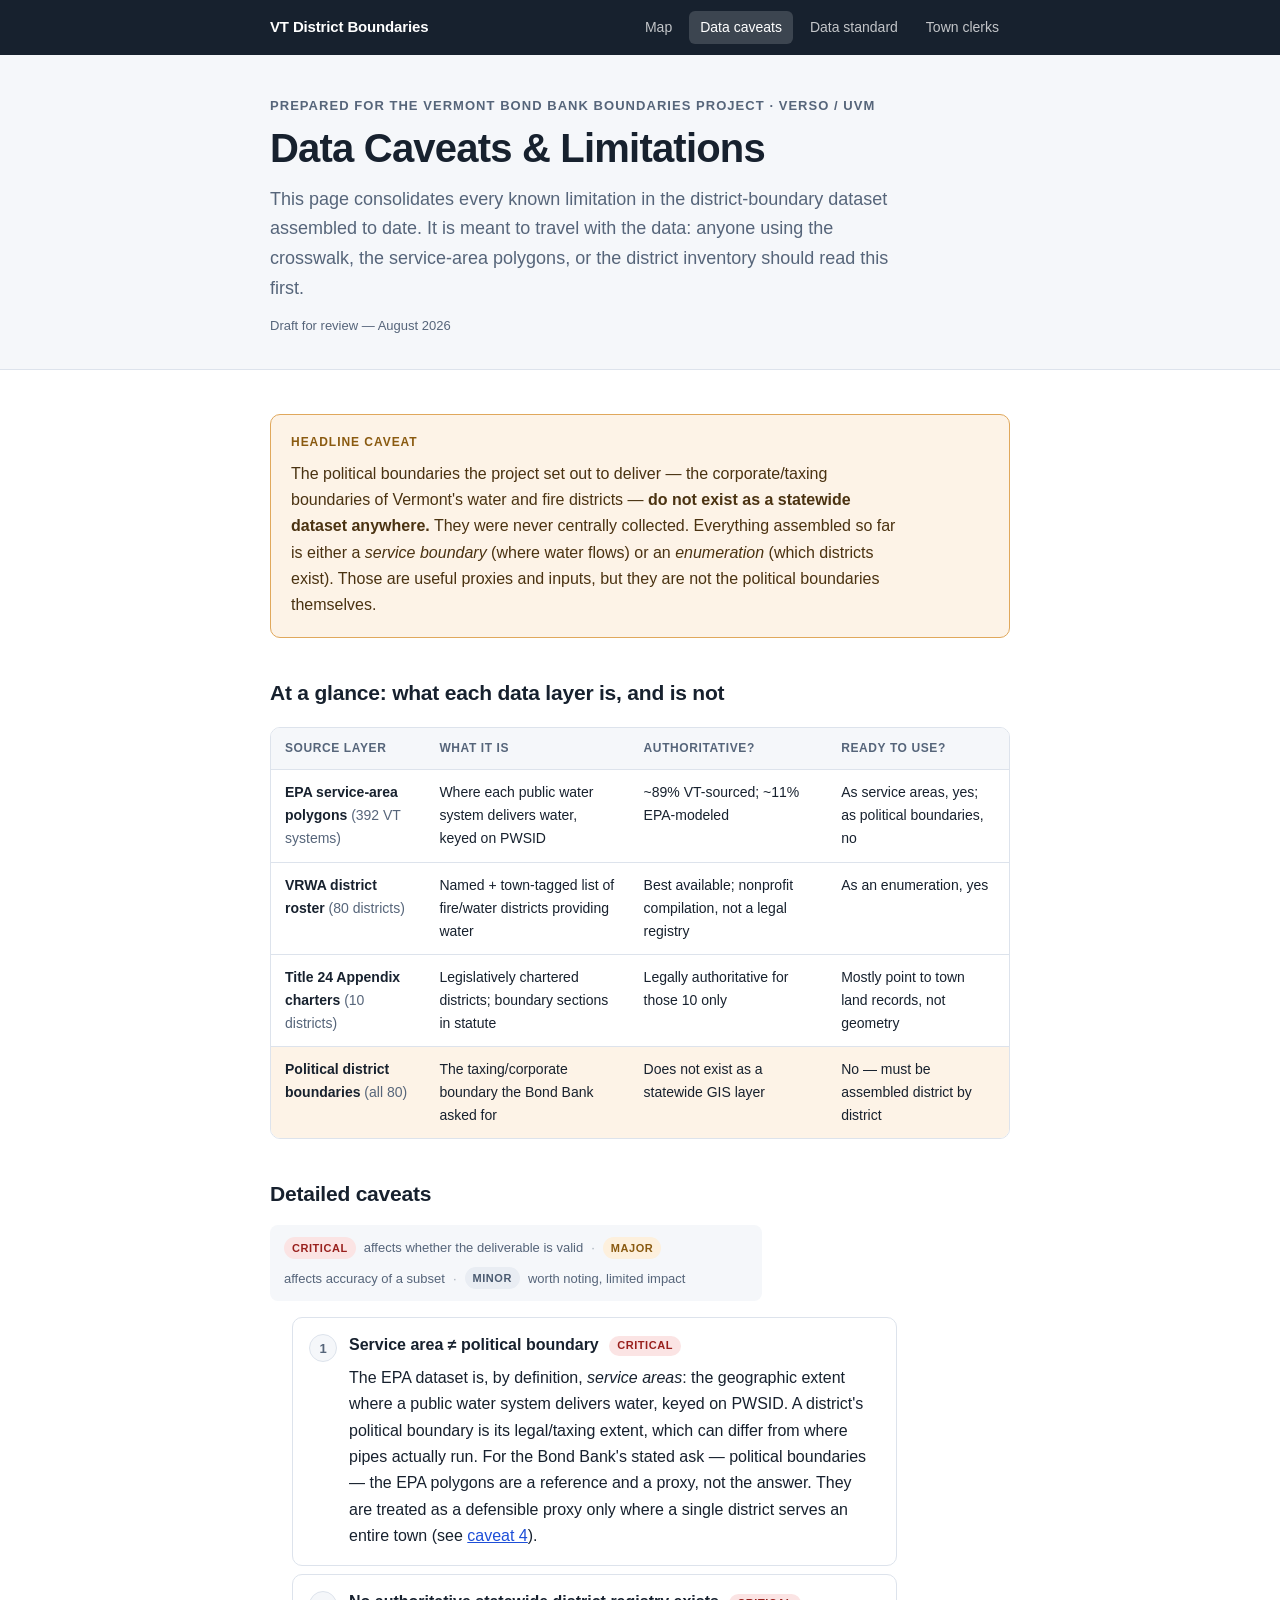
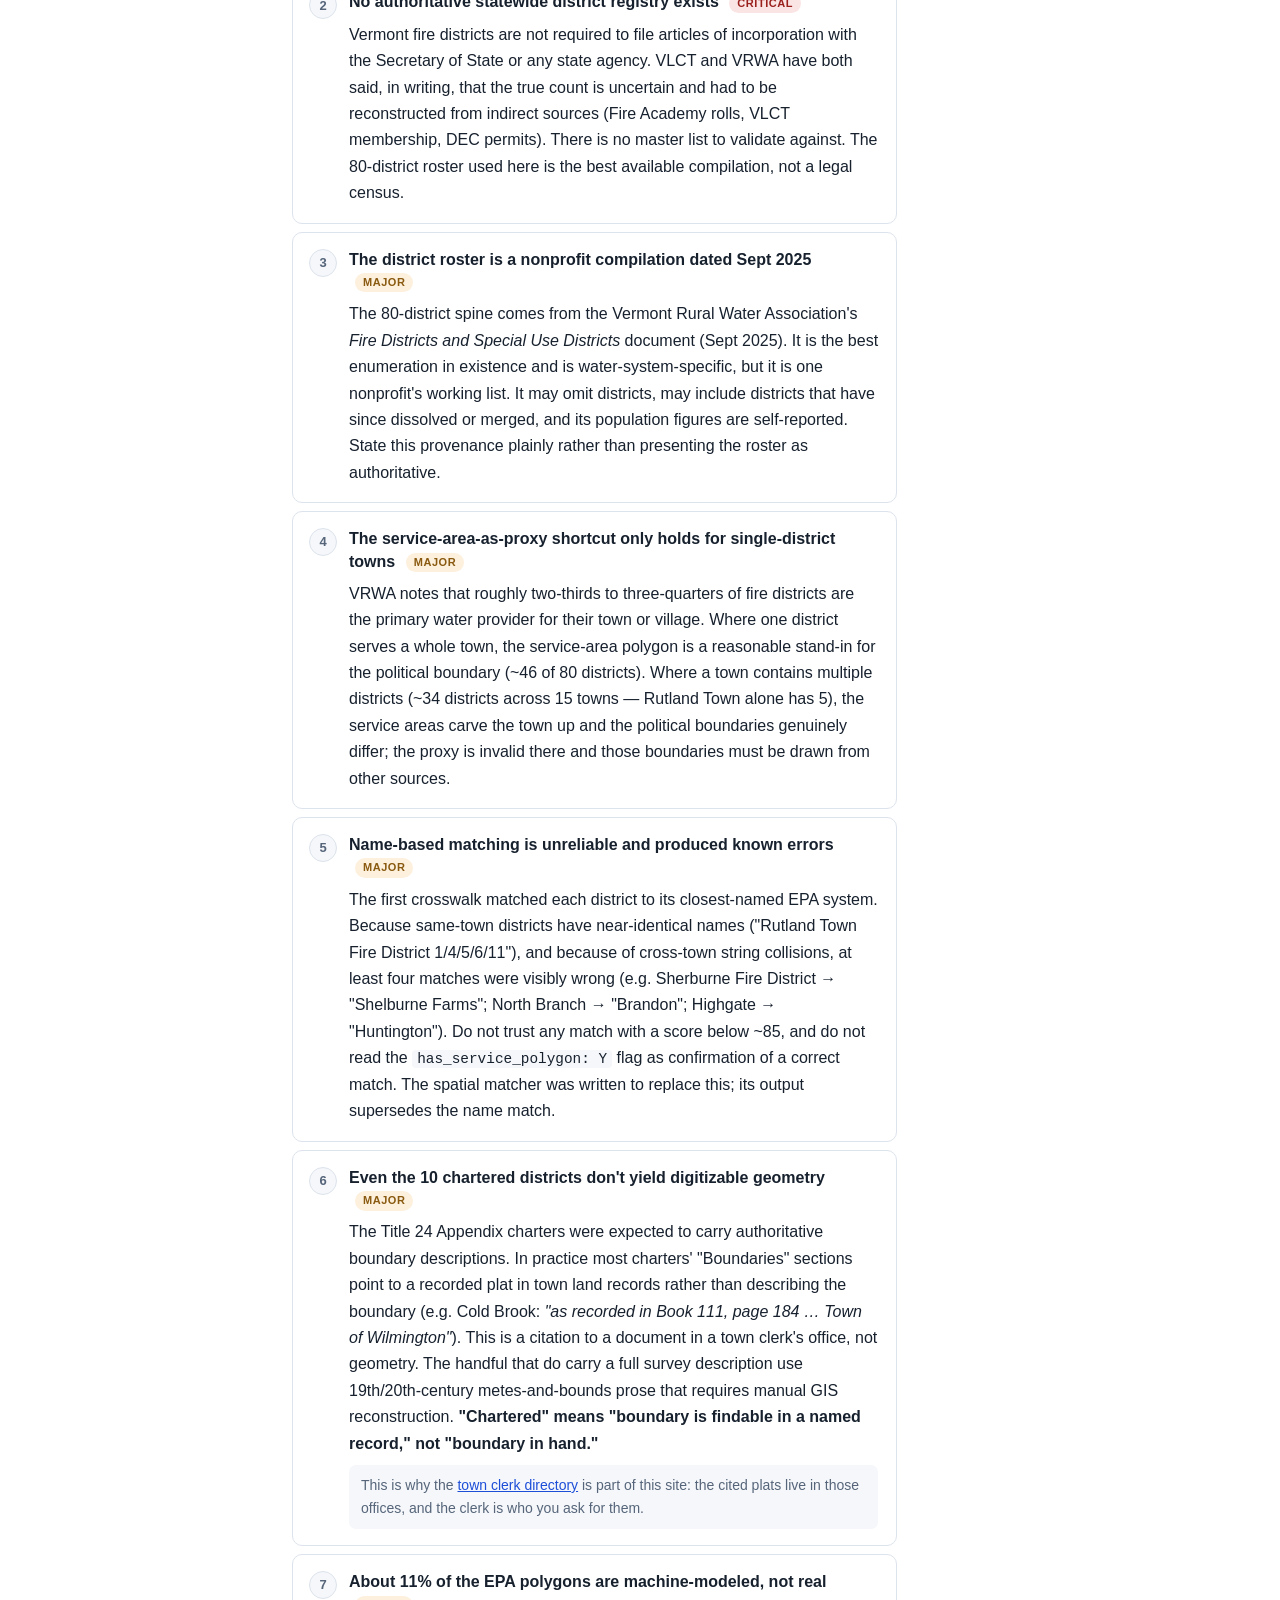
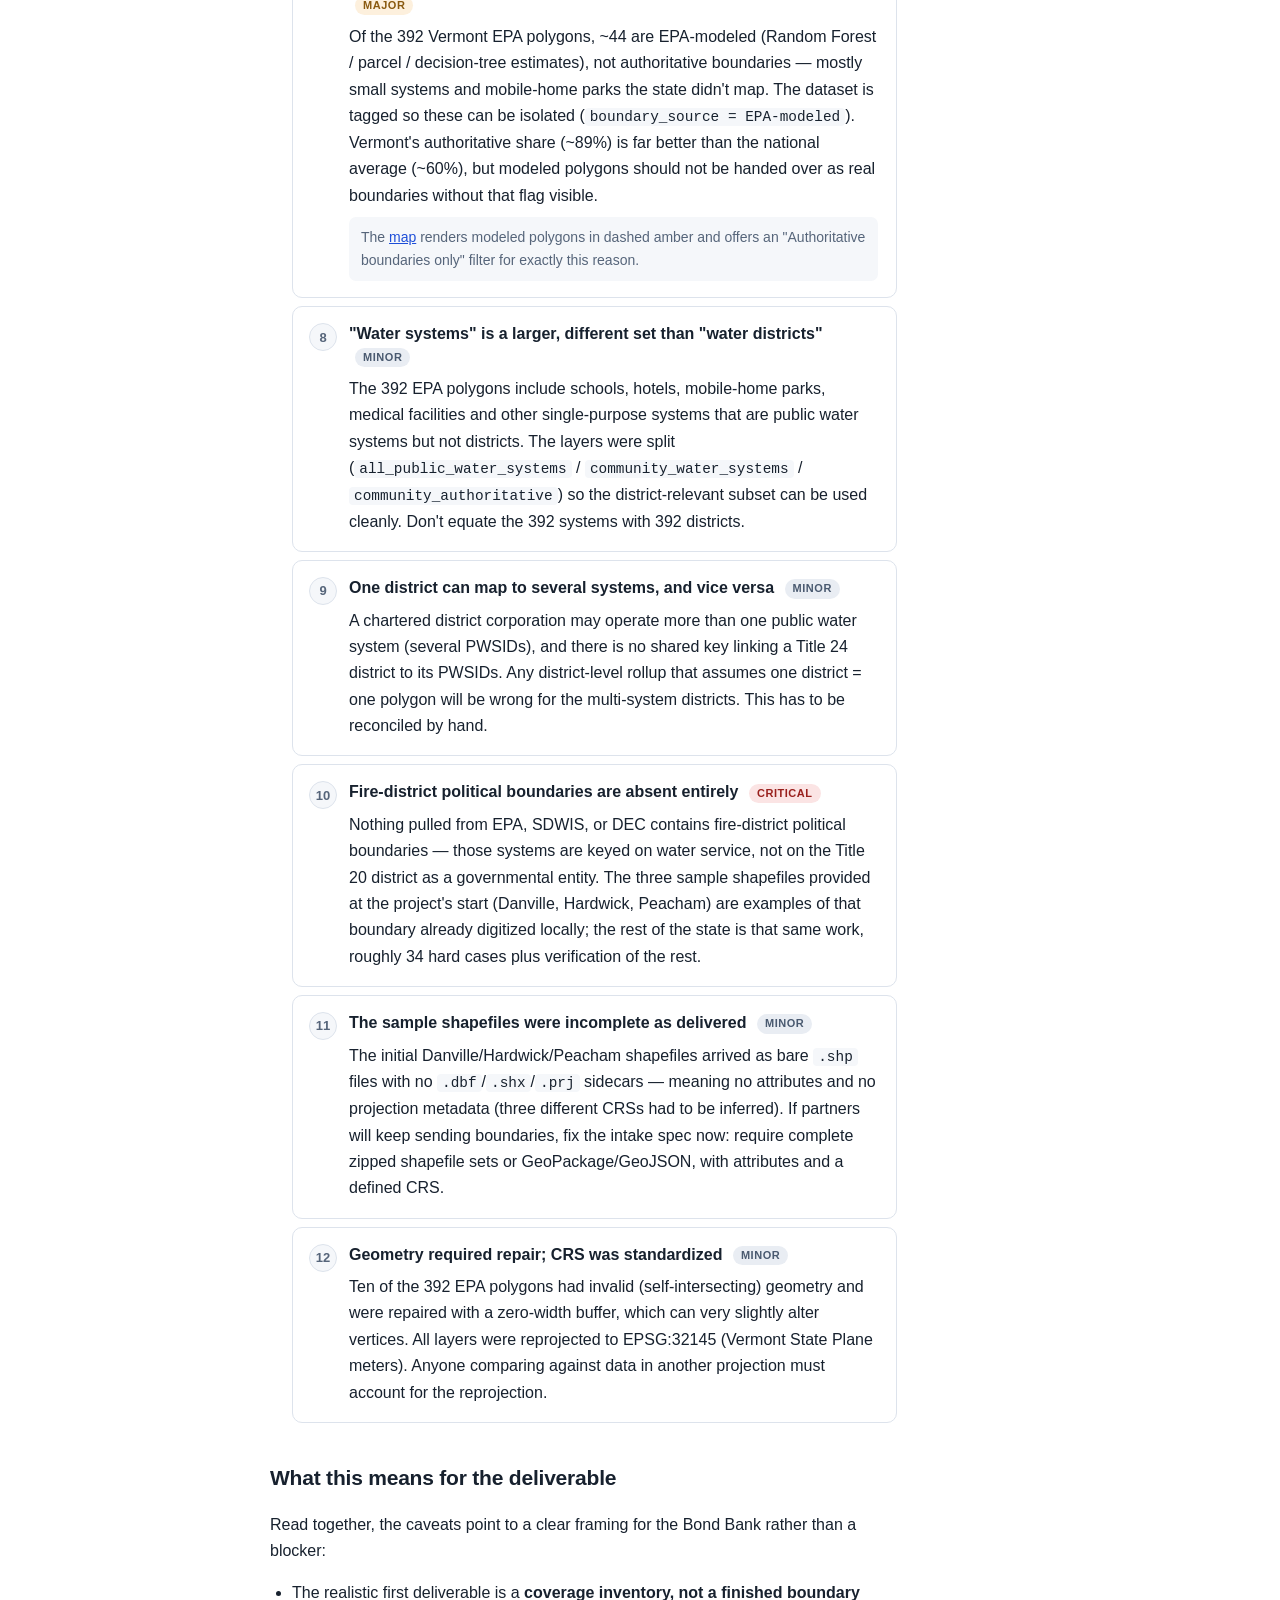
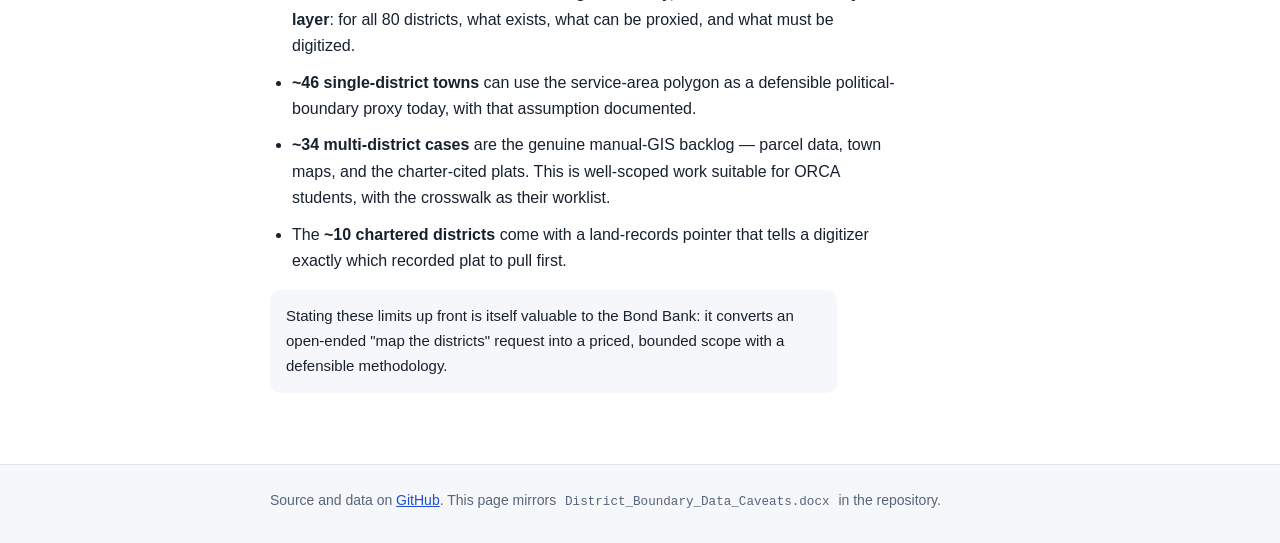
==== commit 8675cc48: "Add draft service area & district boundary data standard Adds docs/METADATA_STANDARD.md, aligned wit" ====
--- a/docs/caveats.html
+++ b/docs/caveats.html
@@ -15,6 +15,7 @@
     <ul>
       <li><a href="index.html">Map</a></li>
       <li><a href="caveats.html" aria-current="page">Data caveats</a></li>
+      <li><a href="standard.html">Data standard</a></li>
       <li><a href="contacts.html">Town clerks</a></li>
     </ul>
   </div>
--- a/docs/style.css
+++ b/docs/style.css
@@ -244,6 +244,13 @@
 .swatch-auth { background: rgba(37, 99, 235, .3); border: 1.5px solid var(--auth); }
 .swatch-modeled { background: rgba(217, 119, 6, .22); border: 1.5px dashed var(--modeled); }
 .swatch-town { background: transparent; border: 1.5px solid var(--town); }
+.swatch-fd { background: rgba(147, 51, 234, .22); border: 1.5px solid #9333ea; }
+.swatch-fd-townwide { background: rgba(147, 51, 234, .22); border: 1.5px dashed #9333ea; }
+.swatch-fd-approx { background: rgba(13, 148, 136, .14); border: 1.5px dotted #0d9488; }
+/* ANR live services. Their symbology is set server-side, so these swatches
+   approximate what ANR draws rather than defining it. */
+.swatch-sewer { background: rgba(234, 179, 8, .35); border: 1.5px solid #eab308; }
+.swatch-parcels { background: rgba(56, 189, 248, .28); border: 1.5px solid #38bdf8; }
 
 .pending {
   margin: 10px 0 0 24px;
@@ -265,6 +272,8 @@
   text-transform: uppercase;
   color: var(--ink-soft);
 }
+
+.legend h3.legend-sub { margin-top: 11px; }
 
 .legend p {
   display: flex;
@@ -374,6 +383,68 @@
 
 .popup-tag.auth { background: rgba(37, 99, 235, .12); color: #1747b8; }
 .popup-tag.modeled { background: rgba(217, 119, 6, .14); color: #92500a; }
+.popup-tag.district { background: rgba(147, 51, 234, .13); color: #6b21a8; }
+.popup-tag.approx { background: rgba(13, 148, 136, .14); color: #0f6f66; }
+.popup-tag.placeholder { background: rgba(113, 113, 122, .15); color: #52525b; }
+
+.popup-source {
+  margin-top: 10px;
+  padding-top: 9px;
+  border-top: 1px solid var(--line);
+}
+
+.popup-source h4 {
+  margin: 0 0 5px;
+  font-size: 10px;
+  font-weight: 700;
+  letter-spacing: .07em;
+  text-transform: uppercase;
+  color: var(--ink-soft);
+}
+
+.popup-source p { margin: 0 0 5px; font-size: 12px; }
+
+.popup-source blockquote {
+  margin: 0 0 5px;
+  padding: 7px 9px;
+  background: var(--bg-soft);
+  border-left: 3px solid var(--line);
+  border-radius: 4px;
+  font-size: 11.5px;
+  line-height: 1.5;
+  font-style: italic;
+  color: var(--ink);
+  max-height: 150px;
+  overflow-y: auto;
+}
+
+.popup-source .derivation {
+  font-size: 11px;
+  color: var(--ink-soft);
+  font-style: normal;
+}
+
+.popup-warn {
+  margin: 0 0 9px;
+  padding: 8px 10px;
+  background: #fdf3e7;
+  border-left: 3px solid #e0a85c;
+  border-radius: 5px;
+  font-size: 12px;
+  line-height: 1.5;
+  color: #5c3d12;
+}
+
+.popup-note {
+  margin: 0 0 9px;
+  padding: 8px 10px;
+  background: #f5eefc;
+  border-left: 3px solid #9333ea;
+  border-radius: 5px;
+  font-size: 12px;
+  line-height: 1.5;
+  color: #4c1d78;
+}
 
 /* ---------- stats ---------- */
 
@@ -422,12 +493,228 @@
 .prose ol, .prose ul { padding-left: 22px; }
 .prose li { margin-bottom: 7px; }
 
-.districts { list-style: none; padding-left: 0; }
-
-.districts li {
-  padding: 7px 0 7px 14px;
+/* ---------- district roster ---------- */
+
+.district-count {
+  margin: 18px 0 10px;
+  font-size: .85rem;
+  color: var(--ink-soft);
+}
+
+.sort-btn {
+  padding: 0;
+  font: inherit;
+  font-size: .78rem;
+  letter-spacing: .04em;
+  text-transform: uppercase;
+  color: var(--ink-soft);
+  background: none;
+  border: 0;
+  cursor: pointer;
+}
+
+.sort-btn:hover { color: var(--ink); text-decoration: underline; }
+.sort-btn.sorted { color: var(--ink); font-weight: 700; }
+
+.sort-btn.sorted::after { content: ' \25B2'; font-size: .7em; }
+.sort-btn.sorted[aria-sort="descending"]::after { content: ' \25BC'; }
+
+.dd-docs { margin: 0; padding-left: 20px; font-size: 14px; }
+.dd-docs li { margin-bottom: 9px; }
+
+/* The table is wider than the prose column on narrow screens, so it scrolls
+   inside its own box rather than pushing the page sideways. */
+.table-scroll {
+  overflow-x: auto;
+  border: 1px solid var(--line);
+  border-radius: var(--radius);
+}
+
+.district-table {
+  width: 100%;
+  border-collapse: collapse;
+  font-size: .92rem;
+}
+
+.district-table th,
+.district-table td {
+  padding: 9px 14px;
+  text-align: left;
+  border-bottom: 1px solid var(--line);
+  vertical-align: top;
+}
+
+.district-table thead th {
+  position: sticky;
+  top: 0;
+  background: var(--bg-soft);
+  font-size: .78rem;
+  letter-spacing: .04em;
+  text-transform: uppercase;
+  color: var(--ink-soft);
+}
+
+.district-table tbody tr:last-child td { border-bottom: 0; }
+.district-table tbody tr:hover { background: var(--bg-soft); }
+.district-table .num { text-align: right; font-variant-numeric: tabular-nums; }
+.district-table td:first-child { color: var(--ink-soft); white-space: nowrap; }
+
+.district-table .loading {
+  padding: 22px 14px;
+  color: var(--ink-soft);
+  text-align: center;
+}
+
+.tag {
+  display: inline-block;
+  margin-left: 6px;
+  padding: 1px 7px;
+  border-radius: 999px;
+  font-size: .72rem;
+  letter-spacing: .02em;
+  white-space: nowrap;
+  vertical-align: 1px;
+}
+
+.tag-pilot {
+  background: rgba(37, 99, 235, .12);
+  color: #1e40af;
+  border: 1px solid rgba(37, 99, 235, .3);
+}
+
+.tag-extra {
+  background: rgba(217, 119, 6, .12);
+  color: #92400e;
+  border: 1px solid rgba(217, 119, 6, .3);
+}
+
+/* Rendered as a plain span in the explanatory text above the table, and as a
+   button in the table itself — where it moves the map rather than navigating. */
+.tag-mapped {
+  background: rgba(147, 51, 234, .12);
+  color: #6b21a8;
+  border: 1px solid rgba(147, 51, 234, .35);
+}
+
+button.tag-mapped {
+  font-family: inherit;
+  font-size: .72rem;
+  cursor: pointer;
+}
+
+button.tag-mapped:hover { background: rgba(147, 51, 234, .24); }
+
+/* ---------- district details dialog ---------- */
+
+.details-btn {
+  padding: 3px 10px;
+  font: inherit;
+  font-size: .8rem;
+  color: var(--accent);
+  background: var(--bg);
+  border: 1px solid var(--line);
+  border-radius: 6px;
+  cursor: pointer;
+  white-space: nowrap;
+}
+
+.details-btn:hover { background: var(--bg-soft); border-color: var(--accent); }
+
+#district-dialog {
+  width: min(720px, calc(100vw - 32px));
+  max-height: min(84vh, 900px);
+  padding: 0 26px 26px;
+  border: 1px solid var(--line);
+  border-radius: var(--radius);
+  box-shadow: 0 18px 60px rgba(23, 33, 46, .3);
+  color: var(--ink);
+  background: var(--bg);
+}
+
+#district-dialog::backdrop { background: rgba(23, 33, 46, .45); }
+
+/* Sticky close button rides above the scrolling body. */
+.dd-close-form {
+  position: sticky;
+  top: 0;
+  z-index: 2;
+  display: flex;
+  justify-content: flex-end;
+  padding-top: 12px;
+  margin: 0 -26px 0;
+  padding-right: 14px;
+  background: var(--bg);
+}
+
+.dd-close {
+  width: 30px; height: 30px;
+  display: grid; place-items: center;
+  font-size: 20px;
+  line-height: 1;
+  color: var(--ink-soft);
+  background: var(--bg);
+  border: 1px solid var(--line);
+  border-radius: 7px;
+  cursor: pointer;
+}
+
+.dd-close:hover { background: var(--bg-soft); color: var(--ink); }
+
+#dd-body h2 { margin: 0 0 2px; font-size: 20px; line-height: 1.25; }
+#dd-body h3 {
+  margin: 26px 0 8px;
+  padding-top: 12px;
+  border-top: 1px solid var(--line);
+  font-size: 12px;
+  font-weight: 700;
+  letter-spacing: .07em;
+  text-transform: uppercase;
+  color: var(--ink-soft);
+}
+#dd-body h4 { margin: 16px 0 6px; font-size: 13px; }
+#dd-body p { margin: 0 0 8px; font-size: 14px; }
+
+.dd-sub { color: var(--ink-soft); font-size: 13px; }
+.dd-meta { color: var(--ink-soft); font-size: 12px; }
+
+.dd-pending {
+  padding: 9px 12px;
+  border: 1px dashed var(--line);
+  border-radius: 7px;
+  color: var(--ink-soft);
+  font-size: 13px;
+  font-style: italic;
+  background: var(--bg-soft);
+}
+
+.dd-links, .dd-notes { margin: 0; padding-left: 20px; font-size: 14px; }
+.dd-links li, .dd-notes li { margin-bottom: 6px; }
+
+.dd-table { width: 100%; border-collapse: collapse; font-size: 13.5px; }
+.dd-table th {
+  width: 34%;
+  padding: 6px 12px 6px 0;
+  text-align: left;
+  vertical-align: top;
+  font-weight: 600;
+  color: var(--ink-soft);
+}
+.dd-table td { padding: 6px 0; vertical-align: top; }
+
+.dd-section { margin-bottom: 8px; }
+.dd-section summary { cursor: pointer; font-size: 13.5px; font-weight: 600; }
+
+#dd-body blockquote {
+  margin: 8px 0 0;
+  padding: 10px 14px;
   border-left: 3px solid var(--line);
-}
+  background: var(--bg-soft);
+  font-size: 13px;
+  white-space: pre-wrap;
+  max-height: 260px;
+  overflow-y: auto;
+}
+
 
 .sources li { margin-bottom: 12px; }
 
@@ -729,3 +1016,28 @@
   .controls #clerk-search { width: 100%; }
   .result-count { margin-left: 0; }
 }
+
+/* ---------- data standard ---------- */
+
+/* Rendered from Markdown, so h3/h4 and blockquotes need the styling the
+   hand-written pages give their own classes. */
+.standard h3 { margin: 28px 0 8px; font-size: 17px; }
+.standard h4 { margin: 22px 0 6px; font-size: 15px; }
+.standard blockquote {
+  margin: 18px 0;
+  padding: 12px 16px;
+  background: #eef3fb;
+  border-left: 4px solid #6f9ada;
+  border-radius: var(--radius);
+  color: #24405f;
+}
+.standard blockquote p { margin: 0; }
+.standard pre {
+  overflow-x: auto;
+  padding: 12px 14px;
+  background: var(--bg-soft);
+  border-radius: var(--radius);
+  font-size: 13px;
+}
+.standard pre code { padding: 0; background: none; }
+.standard .matrix td code { white-space: nowrap; }
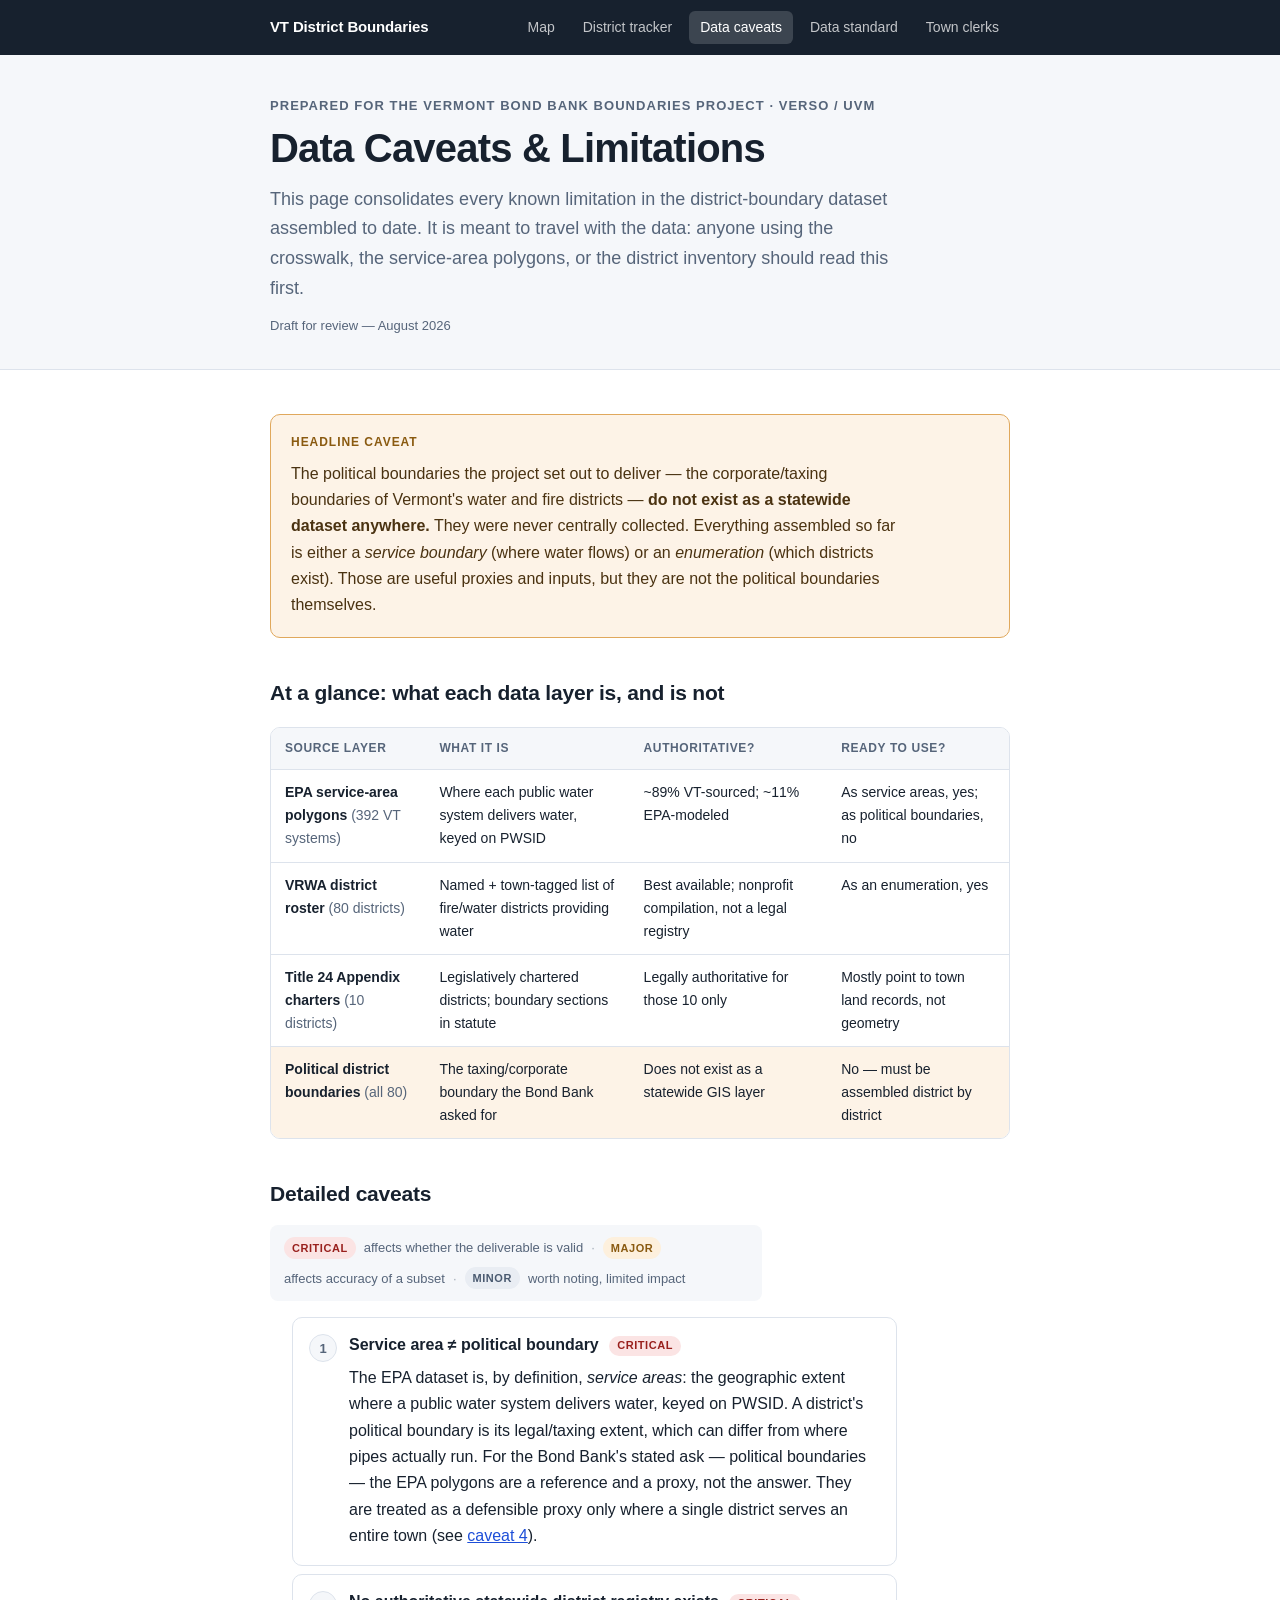
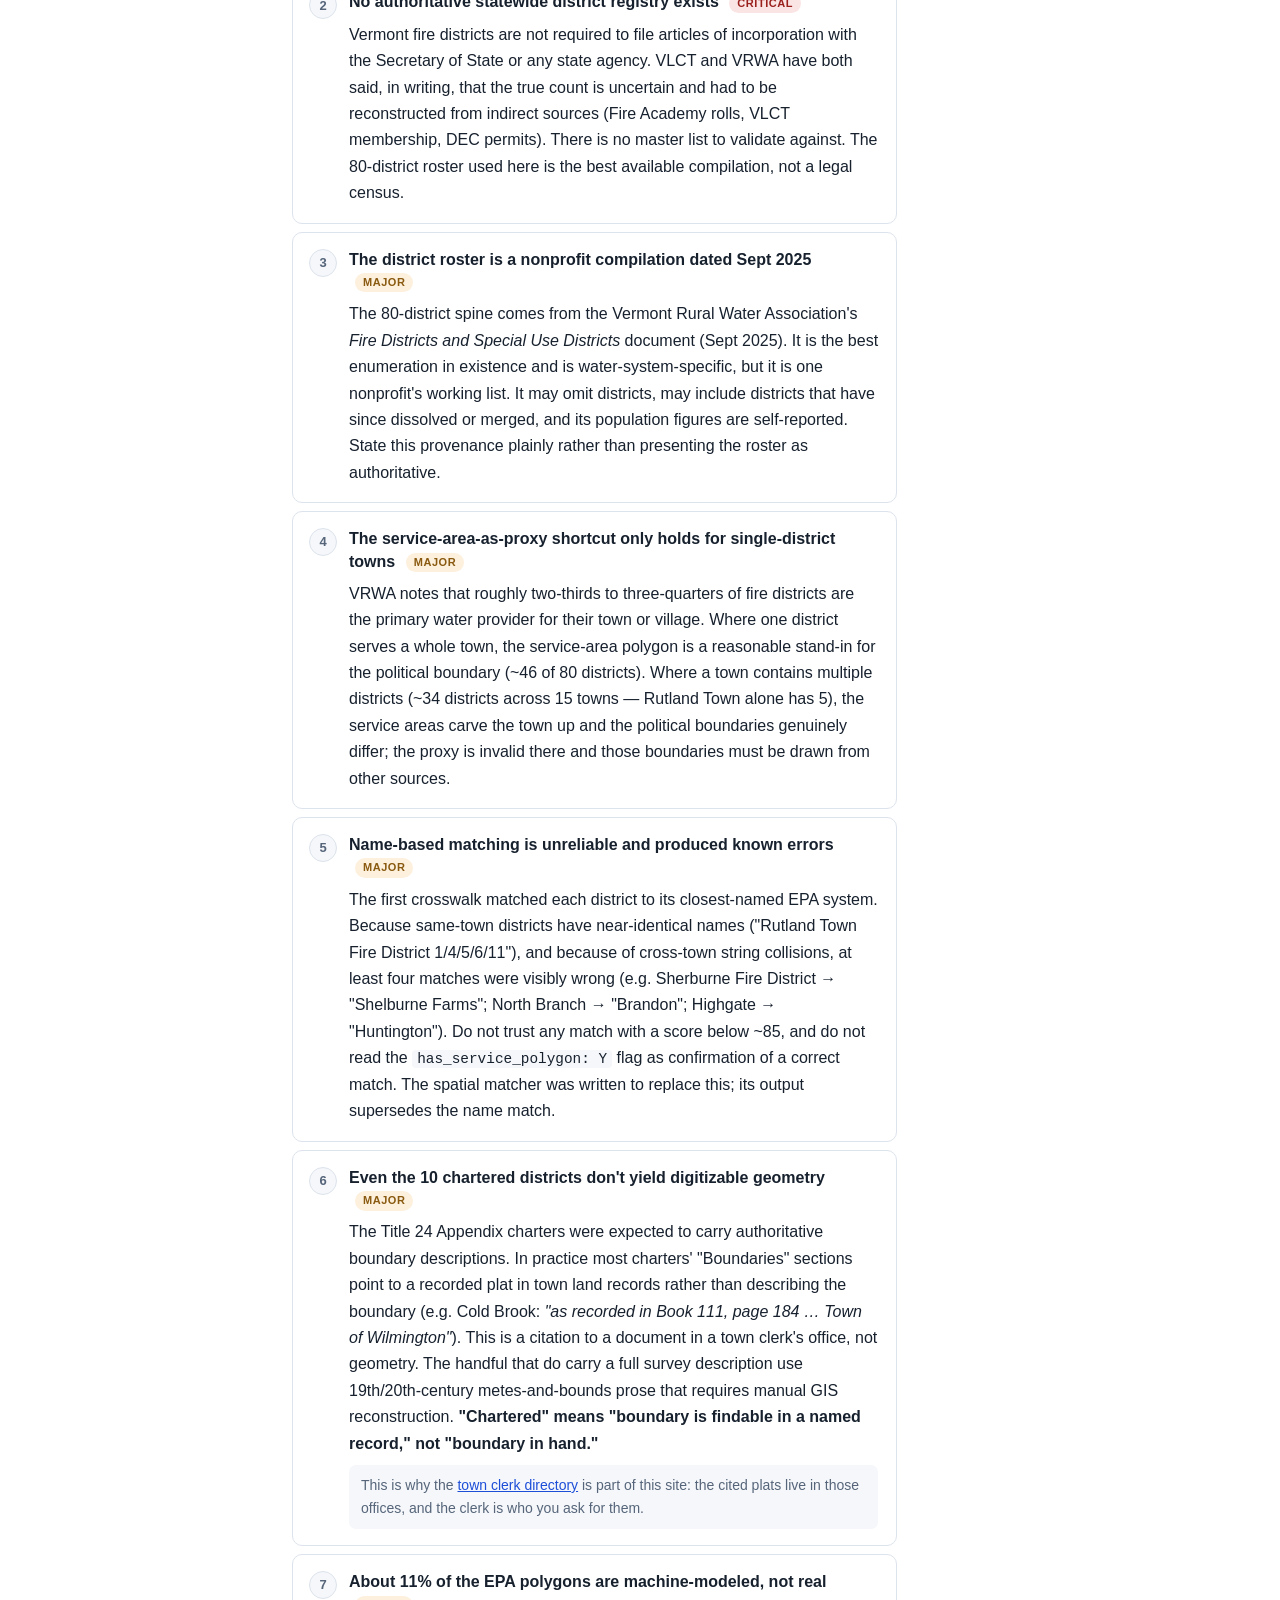
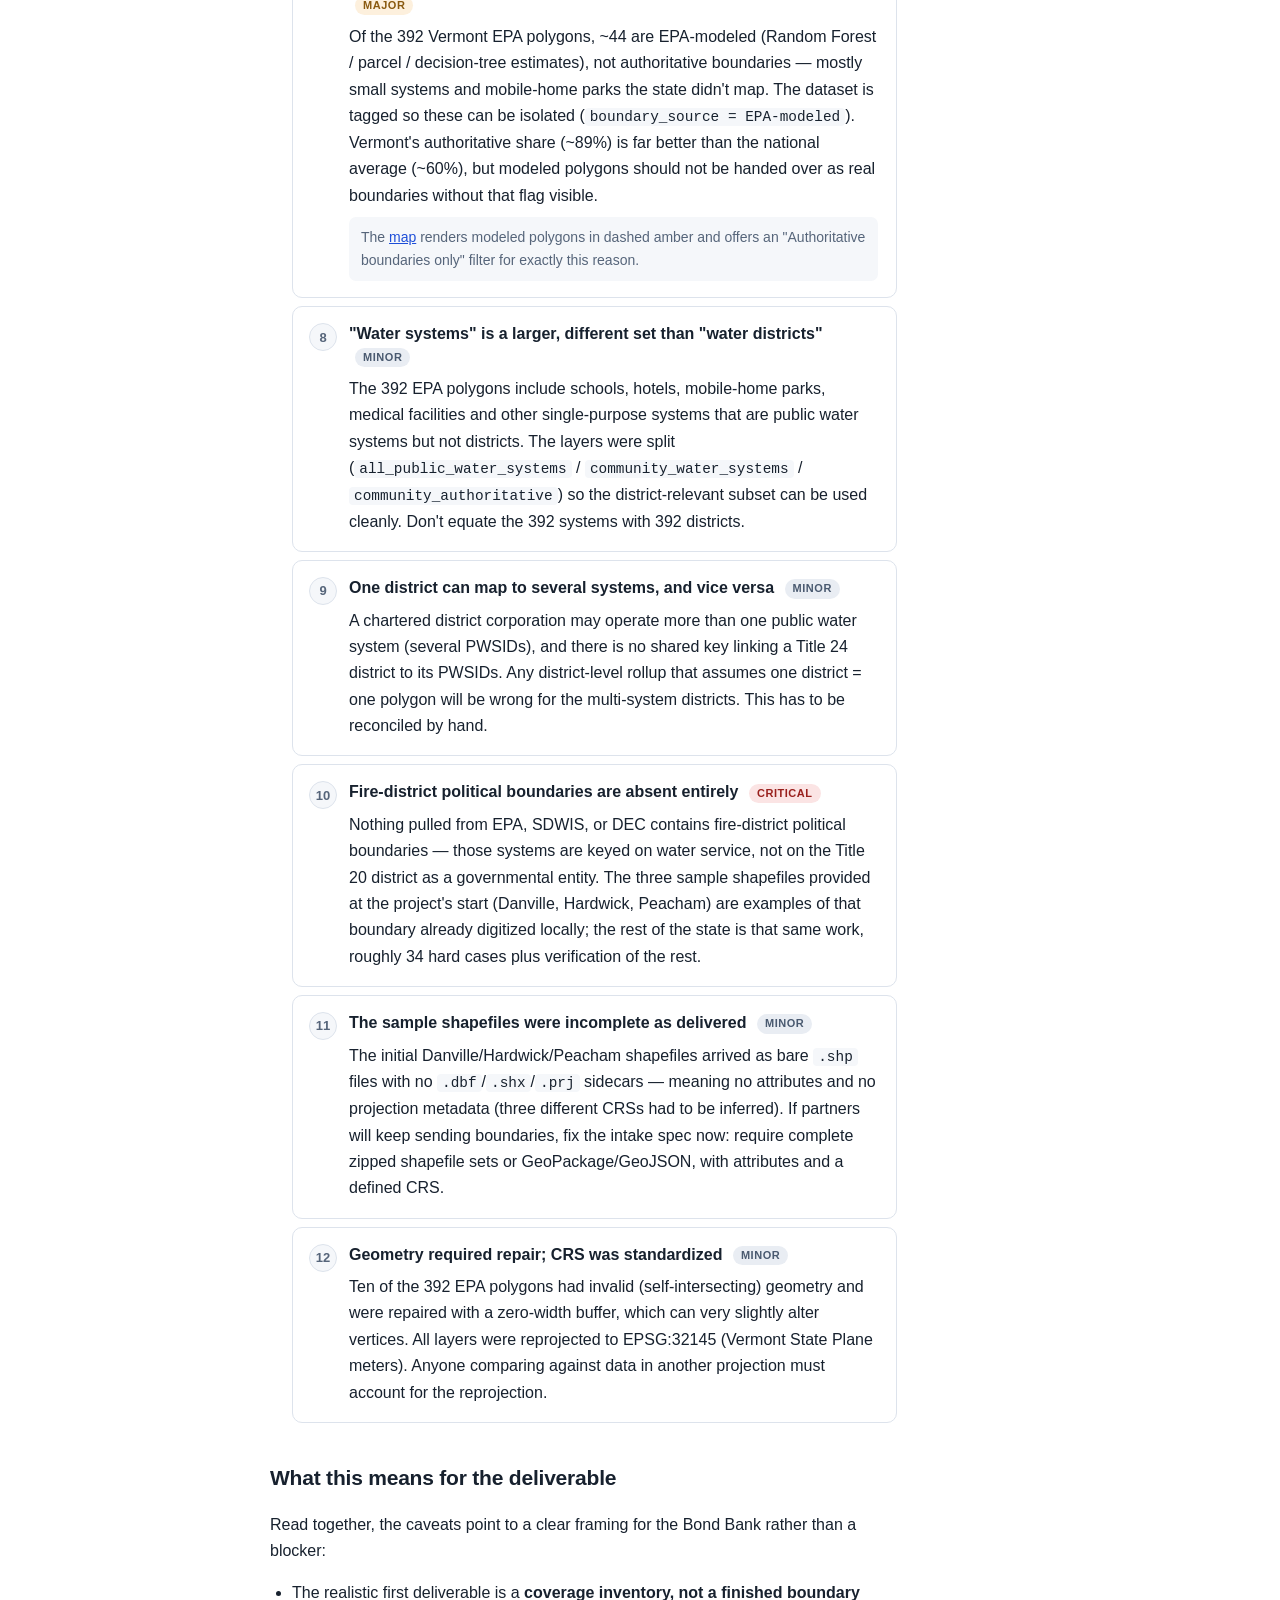
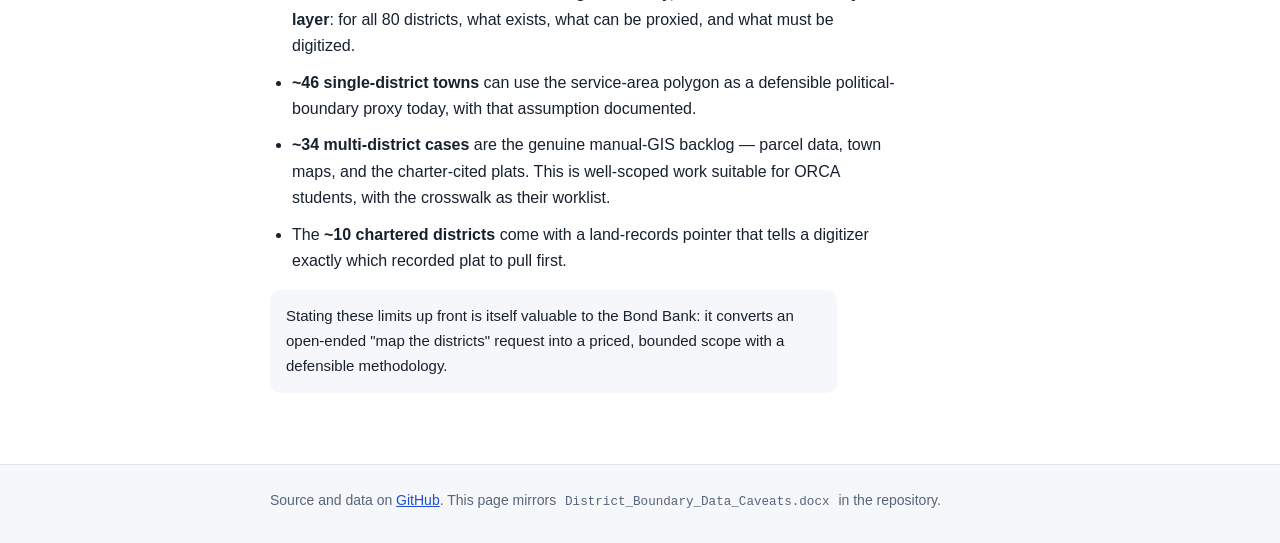
==== commit cd97786c: "Add District tracker page and build three boundaries from written definitions District tracker (docs" ====
--- a/docs/caveats.html
+++ b/docs/caveats.html
@@ -14,6 +14,7 @@
     <a class="nav-brand" href="index.html">VT District Boundaries</a>
     <ul>
       <li><a href="index.html">Map</a></li>
+      <li><a href="tracker.html">District tracker</a></li>
       <li><a href="caveats.html" aria-current="page">Data caveats</a></li>
       <li><a href="standard.html">Data standard</a></li>
       <li><a href="contacts.html">Town clerks</a></li>
--- a/docs/style.css
+++ b/docs/style.css
@@ -1041,3 +1041,93 @@
 }
 .standard pre code { padding: 0; background: none; }
 .standard .matrix td code { white-space: nowrap; }
+
+/* ---------- district tracker ---------- */
+
+/* Status ladder, cool to warm as a boundary gets closer to verified. */
+.status-pill {
+  display: inline-block;
+  padding: 2px 9px;
+  border-radius: 999px;
+  font-size: .76rem;
+  font-weight: 600;
+  white-space: nowrap;
+  border: 1px solid transparent;
+}
+.st-0 { background: #f1f3f6; color: #56657a; border-color: #dde3ec; }
+.st-1 { background: #fdf2e3; color: #8a5a10; border-color: #f2d6a8; }
+.st-2 { background: #e8f0fe; color: #1a4f96; border-color: #bcd2f7; }
+.st-3 { background: rgba(13, 148, 136, .12); color: #0f6f66; border-color: rgba(13, 148, 136, .35); }
+.st-4 { background: rgba(147, 51, 234, .12); color: #6b21a8; border-color: rgba(147, 51, 234, .35); }
+.st-5 { background: #e3f5e8; color: #17663a; border-color: #a9dcb9; }
+
+.status-bar {
+  display: grid;
+  grid-template-columns: repeat(auto-fit, minmax(150px, 1fr));
+  gap: 1px;
+  margin: 0 0 22px;
+  background: var(--line);
+  border: 1px solid var(--line);
+  border-radius: var(--radius);
+  overflow: hidden;
+}
+.status-bar > div { padding: 12px 14px; background: #fff; }
+.status-bar dt { margin-bottom: 6px; }
+.status-bar dd { margin: 0; }
+
+.status-count {
+  padding: 0;
+  font: inherit;
+  font-size: 1.6rem;
+  font-weight: 700;
+  color: var(--ink);
+  background: none;
+  border: 0;
+  cursor: pointer;
+}
+.status-count:hover { color: var(--accent); text-decoration: underline; }
+
+.controls #tracker-search { width: 280px; }
+
+.tracker-table .td-name { min-width: 180px; }
+.tracker-table .td-path { white-space: nowrap; font-size: .85rem; }
+/* Summaries clamp to four lines; the full text is in the More dialog. */
+.tracker-table .td-summary { min-width: 280px; font-size: .86rem; line-height: 1.45; }
+.td-summary .clamp {
+  display: -webkit-box;
+  -webkit-line-clamp: 4;
+  -webkit-box-orient: vertical;
+  overflow: hidden;
+}
+.prose.tracker { max-width: 1340px; }
+.tracker-table th, .tracker-table td { padding: 9px 10px; }
+.tracker-table .td-links { white-space: nowrap; font-size: .82rem; }
+
+.link-broken, .link-status.bad { color: #b42318; font-weight: 600; }
+.link-status { font-size: .75rem; text-transform: uppercase; letter-spacing: .03em; }
+.link-status.ok { color: #17663a; }
+.dd-links-table th { font-weight: 400; max-width: 220px; overflow-wrap: anywhere; }
+
+.std-table th { width: 46%; }
+.std-table code { font-size: 12px; }
+.std-level {
+  margin-left: 6px;
+  font-size: 10.5px;
+  text-transform: uppercase;
+  letter-spacing: .04em;
+  color: var(--ink-soft);
+}
+.std-level.lvl-required { color: #b42318; }
+.std-gap { color: var(--ink-soft); font-style: italic; }
+.std-unknown { color: #8a5a10; }
+.std-src {
+  display: inline-block;
+  margin-left: 4px;
+  font-size: 11px;
+  color: var(--ink-soft);
+}
+.std-src::before { content: '\00b7 '; }
+
+@media (max-width: 720px) {
+  .controls #tracker-search { width: 100%; }
+}
